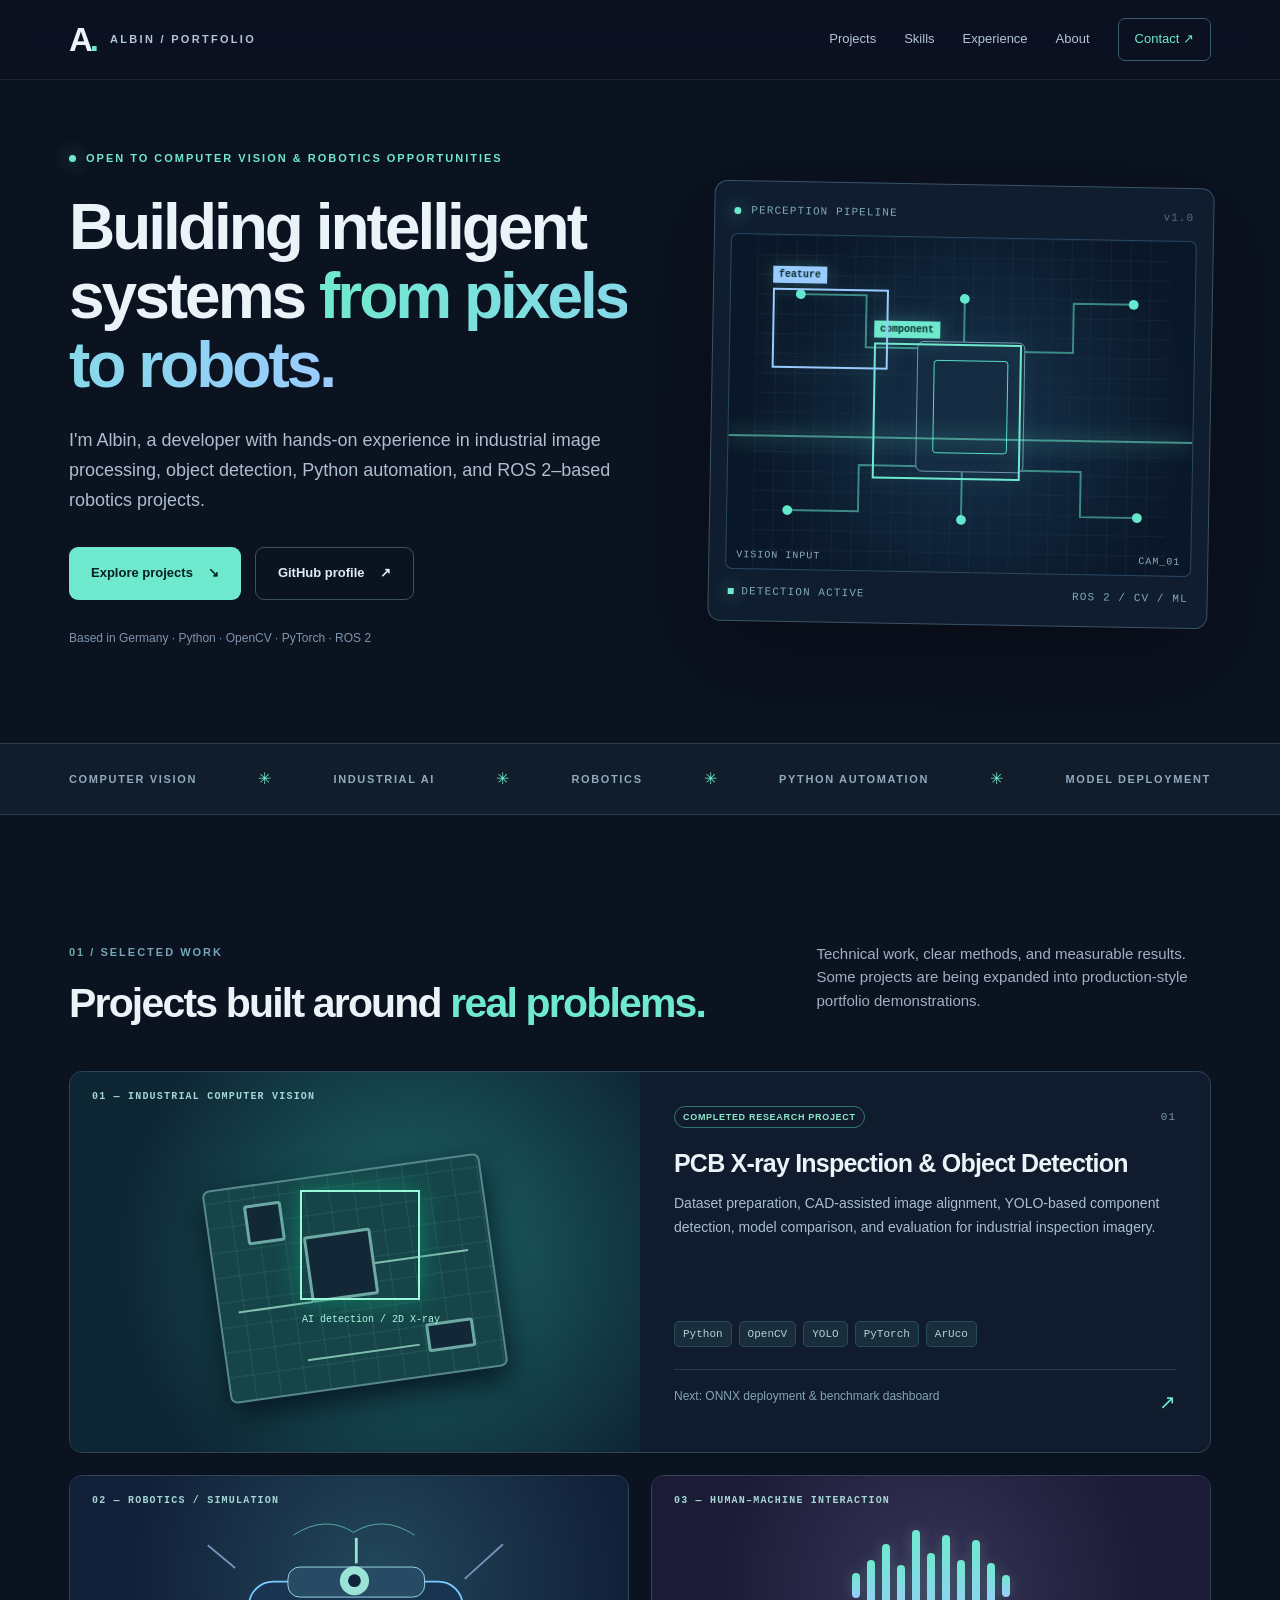
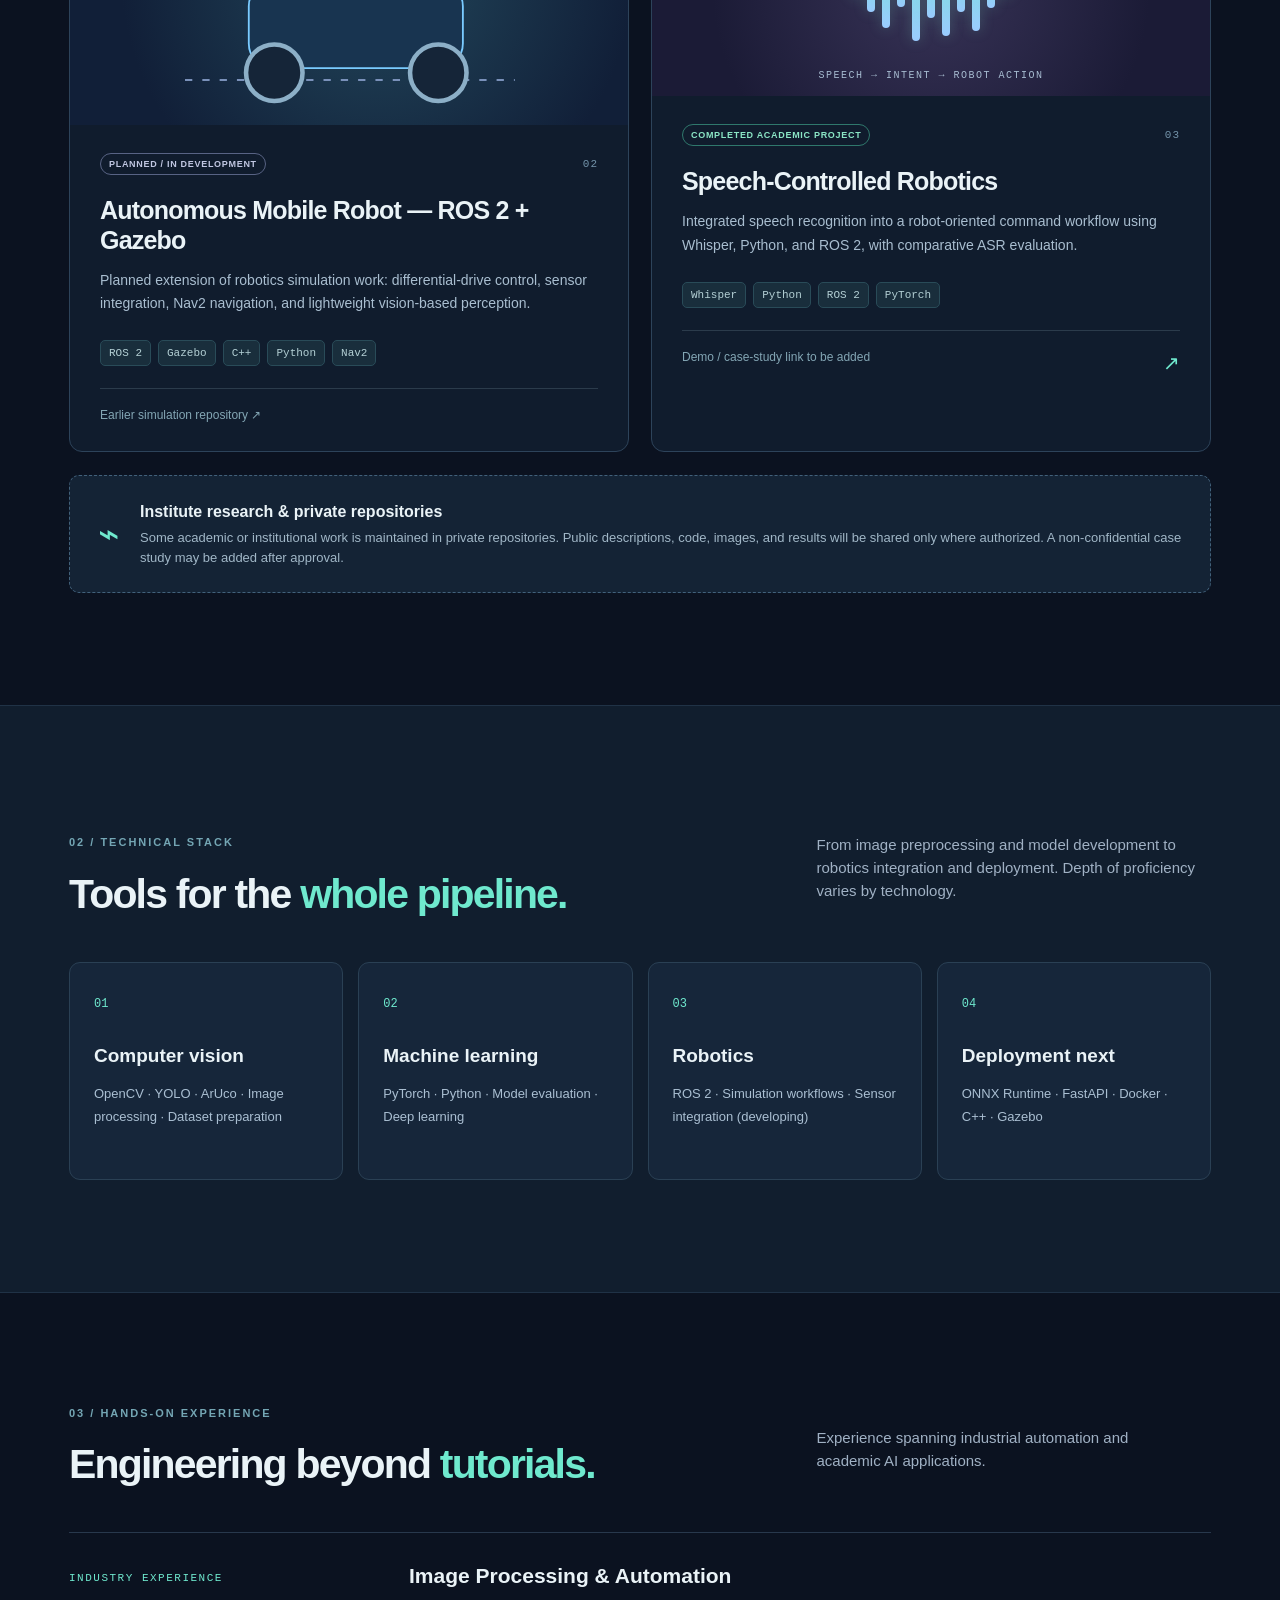
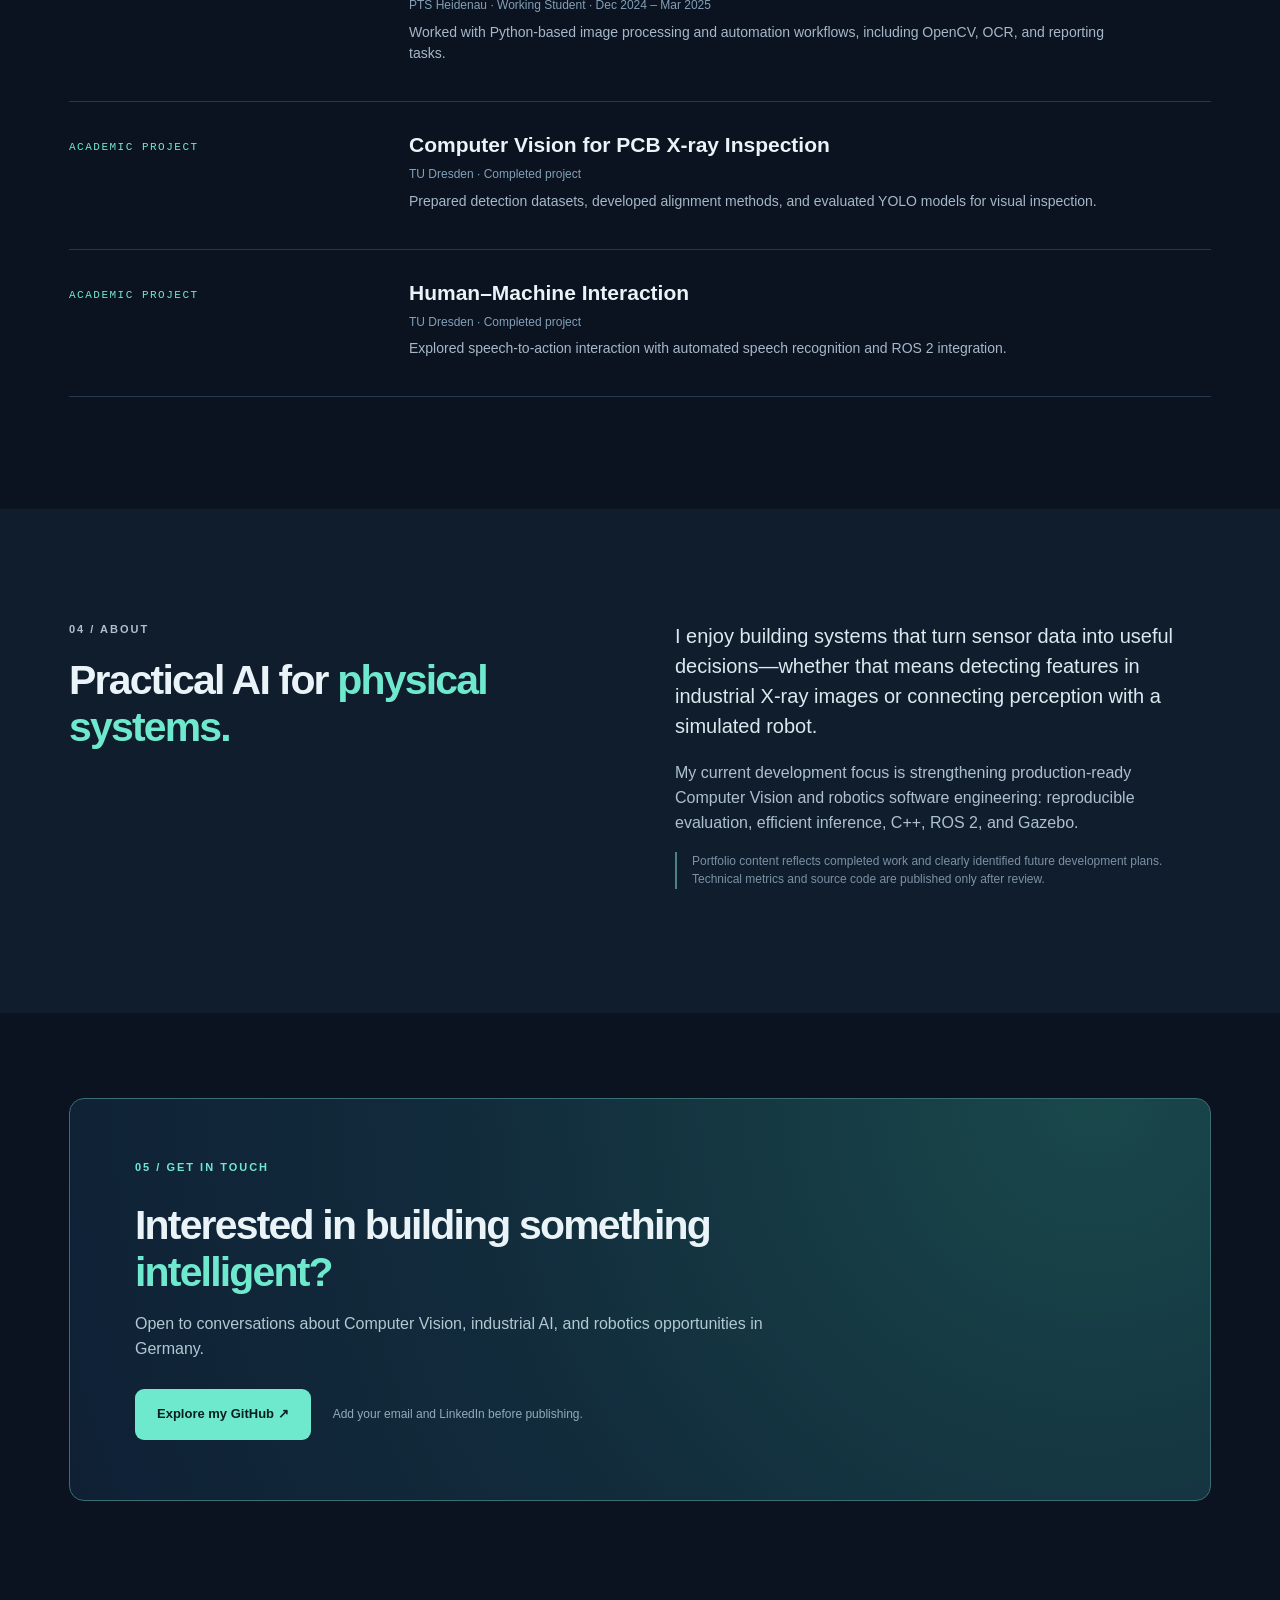
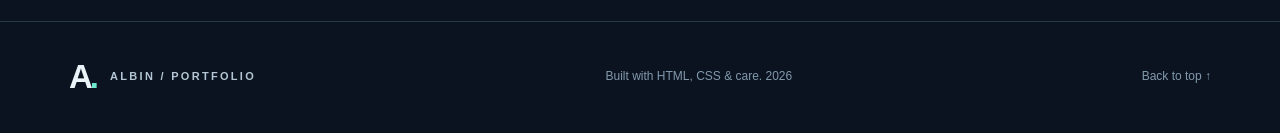
==== index.html @ a64ed5db "Initial portfolio website" ====
<!doctype html>
<html lang="en">
<head>
  <meta charset="utf-8">
  <meta name="viewport" content="width=device-width, initial-scale=1">
  <meta name="theme-color" content="#0b1220">
  <meta name="description" content="Albin — Computer Vision, machine learning and robotics portfolio. Industrial visual inspection, ROS 2, Python, OpenCV and AI automation.">
  <title>Albin | Computer Vision & Robotics</title>
  <link rel="icon" type="image/svg+xml" href="favicon.svg">
  <link rel="stylesheet" href="styles.css">
</head>
<body>
  <a class="skip-link" href="#main">Skip to content</a>
  <header class="site-header">
    <div class="shell nav-row">
      <a class="logo" href="#top" aria-label="Albin portfolio homepage"><span class="mark">A<span class="mark-dot">.</span></span><span class="logo-label">ALBIN / PORTFOLIO</span></a>
      <button class="nav-toggle" type="button" aria-expanded="false" aria-controls="navigation" aria-label="Toggle navigation">☰</button>
      <nav id="navigation" class="nav-links" aria-label="Main navigation">
        <a href="#projects">Projects</a>
        <a href="#skills">Skills</a>
        <a href="#experience">Experience</a>
        <a href="#about">About</a>
        <a class="nav-contact" href="#contact">Contact <span aria-hidden="true">↗</span></a>
      </nav>
    </div>
  </header>

  <main id="main">
    <section id="top" class="hero shell">
      <div class="hero-copy">
        <p class="eyebrow"><span class="status-dot"></span> OPEN TO COMPUTER VISION & ROBOTICS OPPORTUNITIES</p>
        <h1>Building intelligent systems <span class="gradient-text">from pixels to robots.</span></h1>
        <p class="lede">I'm Albin, a developer with hands-on experience in industrial image processing, object detection, Python automation, and ROS 2–based robotics projects.</p>
        <div class="hero-actions">
          <a class="button button-primary" href="#projects">Explore projects <span aria-hidden="true">↘</span></a>
          <a class="button button-outline" href="https://github.com/albinpc" target="_blank" rel="noopener noreferrer">GitHub profile <span aria-hidden="true">↗</span></a>
        </div>
        <p class="micro">Based in Germany · Python · OpenCV · PyTorch · ROS 2</p>
      </div>
      <div class="hero-visual" aria-label="Abstract visual connecting machine vision, code and robotics">
        <div class="visual-top"><span class="signal-pulse"></span> PERCEPTION PIPELINE <span class="visual-version">v1.0</span></div>
        <div class="camera-frame">
          <div class="scan-line"></div>
          <div class="detect detect-1"><span>component</span></div>
          <div class="detect detect-2"><span>feature</span></div>
          <svg class="circuit" viewBox="0 0 420 340" role="img" aria-label="Abstract circuit-board and sensor connections">
            <defs><pattern id="grid" width="20" height="20" patternUnits="userSpaceOnUse"><path d="M20 0H0V20" fill="none" stroke="#20364b" stroke-width=".7"/></pattern></defs>
            <rect width="420" height="340" fill="url(#grid)"/>
            <g fill="none" stroke="#63e8cc" stroke-width="2" opacity=".52">
              <path d="M45 60 H112 V113 H167"/><path d="M35 280 H107 V233 H171"/><path d="M267 115 H323 V65 H384"/>
              <path d="M270 236 H333 V282 H391"/><path d="M212 62 V106"/><path d="M212 238 V287"/>
            </g>
            <g stroke="#7197ae" fill="#142c42"><rect x="165" y="106" width="109" height="132" rx="6"/><rect x="182" y="125" width="75" height="94" rx="3" stroke="#58ddcb"/></g>
            <g fill="#63e8cc"><circle cx="45" cy="60" r="5"/><circle cx="35" cy="280" r="5"/><circle cx="384" cy="65" r="5"/><circle cx="391" cy="282" r="5"/><circle cx="212" cy="62" r="5"/><circle cx="212" cy="287" r="5"/></g>
          </svg>
          <div class="frame-label">VISION INPUT <span>CAM_01</span></div>
        </div>
        <div class="visual-footer"><span><span class="live-square"></span> DETECTION ACTIVE</span><span>ROS 2 / CV / ML</span></div>
      </div>
    </section>

    <section class="ticker" aria-label="Technical focus areas"><div class="shell ticker-inner"><span>COMPUTER VISION</span><b>✳</b><span>INDUSTRIAL AI</span><b>✳</b><span>ROBOTICS</span><b>✳</b><span>PYTHON AUTOMATION</span><b>✳</b><span>MODEL DEPLOYMENT</span></div></section>

    <section id="projects" class="section shell">
      <div class="section-heading"><div><p class="eyebrow subtle">01 / SELECTED WORK</p><h2>Projects built around <em>real problems.</em></h2></div><p>Technical work, clear methods, and measurable results. Some projects are being expanded into production-style portfolio demonstrations.</p></div>
      <div class="project-grid">
        <article class="project-card featured">
          <div class="project-art art-pcb"><div class="art-label">01 — INDUSTRIAL COMPUTER VISION</div><div class="pcb-graphic"><div class="board"><i class="chip c1"></i><i class="chip c2"></i><i class="chip c3"></i><i class="trace t1"></i><i class="trace t2"></i><i class="trace t3"></i></div><div class="target-box"><span>AI detection / 2D X-ray</span></div></div></div>
          <div class="project-body"><div class="card-kicker"><span class="tag tag-complete">COMPLETED RESEARCH PROJECT</span><span>01</span></div><h3>PCB X-ray Inspection & Object Detection</h3><p>Dataset preparation, CAD-assisted image alignment, YOLO-based component detection, model comparison, and evaluation for industrial inspection imagery.</p><div class="stack"><span>Python</span><span>OpenCV</span><span>YOLO</span><span>PyTorch</span><span>ArUco</span></div><div class="card-footer"><span>Next: ONNX deployment & benchmark dashboard</span><span class="arrow-icon">↗</span></div></div>
        </article>
        <article class="project-card">
          <div class="project-art art-robot"><div class="art-label">02 — ROBOTICS / SIMULATION</div><svg class="robot-svg" viewBox="0 0 450 240" aria-label="Abstract mobile robot diagram"><g fill="none" stroke="#7a91ba" stroke-width="2"><path d="M45 191 H407" stroke-dasharray="8 11"/><path d="M100 68 L70 43"/><path d="M352 80 L394 42"/></g><g><rect x="115" y="83" width="235" height="95" rx="27" fill="#183450" stroke="#7acbff" stroke-width="2"/><rect x="158" y="67" width="150" height="33" rx="13" fill="#284b65" stroke="#a2e0ed"/><circle cx="231" cy="82" r="16" fill="#9be3d6"/><circle cx="231" cy="82" r="7" fill="#0f253c"/><circle cx="143" cy="183" r="31" fill="#152538" stroke="#8cafc7" stroke-width="5"/><circle cx="323" cy="183" r="31" fill="#152538" stroke="#8cafc7" stroke-width="5"/><path d="M233 63 V35" stroke="#9be3d6" stroke-width="3"/></g><g stroke="#79ebcb" fill="none" opacity=".7"><path d="M230 29 Q199 9 164 32"/><path d="M230 29 Q262 9 297 32"/></g></svg></div>
          <div class="project-body"><div class="card-kicker"><span class="tag">PLANNED / IN DEVELOPMENT</span><span>02</span></div><h3>Autonomous Mobile Robot — ROS 2 + Gazebo</h3><p>Planned extension of robotics simulation work: differential-drive control, sensor integration, Nav2 navigation, and lightweight vision-based perception.</p><div class="stack"><span>ROS 2</span><span>Gazebo</span><span>C++</span><span>Python</span><span>Nav2</span></div><div class="card-footer"><a href="https://github.com/albinpc/self-driving-car-simulation" target="_blank" rel="noopener noreferrer">Earlier simulation repository <span aria-hidden="true">↗</span></a></div></div>
        </article>
        <article class="project-card">
          <div class="project-art art-audio"><div class="art-label">03 — HUMAN–MACHINE INTERACTION</div><div class="sound-wave" aria-hidden="true"><i></i><i></i><i></i><i></i><i></i><i></i><i></i><i></i><i></i><i></i><i></i></div><div class="wave-caption">SPEECH → INTENT → ROBOT ACTION</div></div>
          <div class="project-body"><div class="card-kicker"><span class="tag tag-complete">COMPLETED ACADEMIC PROJECT</span><span>03</span></div><h3>Speech-Controlled Robotics</h3><p>Integrated speech recognition into a robot-oriented command workflow using Whisper, Python, and ROS 2, with comparative ASR evaluation.</p><div class="stack"><span>Whisper</span><span>Python</span><span>ROS 2</span><span>PyTorch</span></div><div class="card-footer"><span>Demo / case-study link to be added</span><span class="arrow-icon">↗</span></div></div>
        </article>
      </div>
      <div class="confidential-note"><div class="lock-icon" aria-hidden="true">⌁</div><div><h3>Institute research & private repositories</h3><p>Some academic or institutional work is maintained in private repositories. Public descriptions, code, images, and results will be shared only where authorized. A non-confidential case study may be added after approval.</p></div></div>
    </section>

    <section id="skills" class="section skills-section"><div class="shell"><div class="section-heading"><div><p class="eyebrow subtle">02 / TECHNICAL STACK</p><h2>Tools for the <em>whole pipeline.</em></h2></div><p>From image preprocessing and model development to robotics integration and deployment. Depth of proficiency varies by technology.</p></div><div class="skills-grid"><div class="skill-card"><span class="skill-index">01</span><h3>Computer vision</h3><p>OpenCV · YOLO · ArUco · Image processing · Dataset preparation</p></div><div class="skill-card"><span class="skill-index">02</span><h3>Machine learning</h3><p>PyTorch · Python · Model evaluation · Deep learning</p></div><div class="skill-card"><span class="skill-index">03</span><h3>Robotics</h3><p>ROS 2 · Simulation workflows · Sensor integration (developing)</p></div><div class="skill-card"><span class="skill-index">04</span><h3>Deployment next</h3><p>ONNX Runtime · FastAPI · Docker · C++ · Gazebo</p></div></div></div></section>

    <section id="experience" class="section shell"><div class="section-heading"><div><p class="eyebrow subtle">03 / HANDS-ON EXPERIENCE</p><h2>Engineering beyond <em>tutorials.</em></h2></div><p>Experience spanning industrial automation and academic AI applications.</p></div><div class="timeline"><div class="timeline-item"><span class="time-label">INDUSTRY EXPERIENCE</span><div><h3>Image Processing & Automation</h3><p class="timeline-meta">PTS Heidenau · Working Student · Dec 2024 – Mar 2025</p><p>Worked with Python-based image processing and automation workflows, including OpenCV, OCR, and reporting tasks.</p></div></div><div class="timeline-item"><span class="time-label">ACADEMIC PROJECT</span><div><h3>Computer Vision for PCB X-ray Inspection</h3><p class="timeline-meta">TU Dresden · Completed project</p><p>Prepared detection datasets, developed alignment methods, and evaluated YOLO models for visual inspection.</p></div></div><div class="timeline-item"><span class="time-label">ACADEMIC PROJECT</span><div><h3>Human–Machine Interaction</h3><p class="timeline-meta">TU Dresden · Completed project</p><p>Explored speech-to-action interaction with automated speech recognition and ROS 2 integration.</p></div></div></div></section>

    <section id="about" class="section about-section"><div class="shell about-layout"><div><p class="eyebrow subtle">04 / ABOUT</p><h2>Practical AI for <em>physical systems.</em></h2></div><div><p class="about-lead">I enjoy building systems that turn sensor data into useful decisions—whether that means detecting features in industrial X-ray images or connecting perception with a simulated robot.</p><p>My current development focus is strengthening production-ready Computer Vision and robotics software engineering: reproducible evaluation, efficient inference, C++, ROS 2, and Gazebo.</p><p class="about-footnote">Portfolio content reflects completed work and clearly identified future development plans. Technical metrics and source code are published only after review.</p></div></div></section>

    <section id="contact" class="section shell contact-section"><div class="contact-card"><p class="eyebrow">05 / GET IN TOUCH</p><h2>Interested in building something <em>intelligent?</em></h2><p>Open to conversations about Computer Vision, industrial AI, and robotics opportunities in Germany.</p><div class="contact-actions"><a class="button button-primary" href="https://github.com/albinpc" target="_blank" rel="noopener noreferrer">Explore my GitHub ↗</a><span class="contact-hint">Add your email and LinkedIn before publishing.</span></div></div></section>
  </main>
  <footer class="footer"><div class="shell footer-inner"><a class="logo" href="#top"><span class="mark">A<span class="mark-dot">.</span></span><span class="logo-label">ALBIN / PORTFOLIO</span></a><p>Built with HTML, CSS & care. <span id="year"></span></p><a href="#top">Back to top ↑</a></div></footer>
  <script src="script.js"></script>
</body>
</html>
---- styles.css ----
:root{--bg:#0b1220;--bg2:#0f192b;--card:#111e32;--text:#eaf3f7;--muted:#a0b1c4;--line:#28384c;--teal:#6fe9ce;--sky:#9acbff;--display:Arial,Helvetica,sans-serif;--body:Arial,Helvetica,sans-serif}*{box-sizing:border-box}html{scroll-behavior:smooth;scroll-padding-top:88px}body{margin:0;background:var(--bg);color:var(--text);font-family:var(--body);line-height:1.55}a{color:inherit;text-decoration:none}a:focus-visible,button:focus-visible{outline:3px solid var(--teal);outline-offset:4px}button{font:inherit}.shell{max-width:1210px;padding:0 34px;margin:0 auto}.skip-link{position:absolute;top:-100px;left:14px;z-index:20;background:#fff;color:#000;padding:12px}.skip-link:focus{top:12px}.site-header{position:sticky;top:0;z-index:10;backdrop-filter:blur(15px);background:rgba(11,18,32,.91);border-bottom:1px solid rgba(131,165,199,.12)}.nav-row{height:79px;display:flex;align-items:center;justify-content:space-between}.logo{display:flex;align-items:center;gap:14px}.mark{font-size:33px;font-weight:900;line-height:1;letter-spacing:-3px}.mark-dot{color:var(--teal)}.logo-label{font-size:11px;font-weight:800;letter-spacing:2.3px;color:#b4c6d3}.nav-links{display:flex;align-items:center;gap:28px}.nav-links a{font-size:13px;color:#b4c4d5;transition:color .2s}.nav-links a:hover{color:var(--teal)}.nav-links .nav-contact{color:var(--teal);border:1px solid #365b69;border-radius:7px;padding:10px 16px}.nav-toggle{display:none}.hero{min-height:660px;display:grid;grid-template-columns:1.08fr .92fr;align-items:center;gap:55px;padding-top:70px;padding-bottom:84px}.eyebrow{font-size:11px;color:var(--teal);font-weight:800;letter-spacing:2px;margin:0 0 26px;display:flex;align-items:center;gap:10px}.status-dot,.signal-pulse,.live-square{display:inline-block;width:7px;height:7px;border-radius:50%;background:var(--teal);box-shadow:0 0 18px rgba(111,233,206,.8)}.hero h1{font-family:var(--display);font-size:clamp(45px,5vw,75px);line-height:1.08;letter-spacing:-3px;margin:0 0 26px;font-weight:800}.gradient-text{background:linear-gradient(100deg,var(--teal),var(--sky));-webkit-background-clip:text;background-clip:text;color:transparent}.lede{max-width:585px;color:#adbed1;font-size:18px;line-height:1.65;margin:0 0 32px}.hero-actions{display:flex;flex-wrap:wrap;gap:14px}.button{display:inline-flex;align-items:center;justify-content:center;gap:15px;padding:15px 22px;min-height:51px;border-radius:9px;font-size:13px;font-weight:800;transition:transform .18s,background .18s}.button:hover{transform:translateY(-2px)}.button-primary{background:var(--teal);color:#092020}.button-primary:hover{background:#a4ffe6}.button-outline{border:1px solid #3b5166;color:#dfecf6}.button-outline:hover{background:#17273a}.micro{font-size:12px;color:#7e94ac;margin-top:29px}.hero-visual{border:1px solid #3b5268;border-radius:13px;background:#0f1d2f;padding:16px;box-shadow:0 30px 90px rgba(0,0,0,.32);transform:rotate(1deg)}.visual-top,.visual-footer{display:flex;align-items:center;gap:10px;color:#80aab7;font-family:monospace;font-size:11px;letter-spacing:1.1px;padding:5px 3px 14px}.visual-version{margin-left:auto;color:#536d81}.camera-frame{position:relative;overflow:hidden;border:1px solid #294761;border-radius:7px;height:336px;background:radial-gradient(circle at 52% 52%,#16334d,#0a1728 75%)}.circuit{width:100%;height:100%;object-fit:cover}.detect{position:absolute;border:2px solid var(--teal);filter:drop-shadow(0 0 8px rgba(111,233,206,.25))}.detect span{position:absolute;top:-24px;left:-2px;background:var(--teal);color:#092c2b;padding:3px 6px;font:bold 10px monospace;white-space:nowrap}.detect-1{top:106px;left:31%;width:32%;height:136px}.detect-2{top:53px;left:9%;width:25%;height:80px;border-color:#9acbff}.detect-2 span{background:var(--sky)}.scan-line{height:2px;background:rgba(111,233,206,.58);position:absolute;left:0;right:0;top:60%;box-shadow:0 0 20px var(--teal)}.frame-label{position:absolute;bottom:8px;left:10px;right:10px;display:flex;justify-content:space-between;color:#8cafbb;font:10px monospace;letter-spacing:1px}.visual-footer{justify-content:space-between;padding:14px 3px 4px}.live-square{width:6px;height:6px;border-radius:0;vertical-align:middle}.ticker{border-top:1px solid #2c3e50;border-bottom:1px solid #2c3e50;background:#111d2b}.ticker-inner{display:flex;justify-content:space-between;align-items:center;gap:18px;min-height:70px;white-space:nowrap;color:#90aabe;font-size:11px;font-weight:800;letter-spacing:1.65px}.ticker-inner b{color:var(--teal);font-size:16px;font-weight:400}.section{padding-top:112px;padding-bottom:112px}.section-heading{display:grid;grid-template-columns:1.25fr .75fr;gap:90px;align-items:end;margin-bottom:44px}.section-heading p:last-child{color:var(--muted);font-size:15px;max-width:380px}.subtle{color:#74a6b4;margin-bottom:19px}.section h2{font-size:clamp(32px,3.2vw,49px);letter-spacing:-1.8px;line-height:1.15;margin:0;font-weight:800}.section h2 em{font-style:normal;color:var(--teal)}.project-grid{display:grid;grid-template-columns:1fr 1fr;gap:22px}.project-card{border:1px solid #2d435a;background:#101c2d;border-radius:13px;overflow:hidden;transition:border .2s,transform .2s}.project-card:hover{border-color:#5da994;transform:translateY(-3px)}.project-card.featured{grid-column:span 2;display:grid;grid-template-columns:1fr 1fr;min-height:380px}.project-art{position:relative;overflow:hidden;min-height:220px;background:#18354c}.project-card.featured .project-art{min-height:380px}.art-label{position:absolute;left:22px;top:19px;z-index:2;font:bold 10px monospace;letter-spacing:1.2px;color:#a3d6d5}.art-pcb{background:radial-gradient(circle at 60% 48%,#1d6768,#0e2634 75%)}.pcb-graphic{position:absolute;inset:43px 25px 10px;display:grid;place-items:center}.board{position:relative;width:280px;height:215px;border:2px solid #57878c;border-radius:7px;transform:rotate(-8deg);background:repeating-linear-gradient(0deg,transparent 0 23px,rgba(91,193,169,.1) 24px 25px),repeating-linear-gradient(90deg,transparent 0 23px,rgba(91,193,169,.1) 24px 25px),#164448;box-shadow:0 13px 30px #071823}.chip{position:absolute;background:#122836;border:3px solid #6daaa4;border-radius:3px}.c1{width:68px;height:67px;left:92px;top:57px}.c2{width:38px;height:40px;left:37px;top:18px}.c3{width:48px;height:29px;right:27px;bottom:22px}.trace{position:absolute;height:2px;background:#80beae}.t1{left:18px;top:122px;width:75px}.t2{left:160px;top:92px;width:94px}.t3{left:80px;bottom:30px;width:113px}.target-box{position:absolute;width:120px;height:110px;border:2px solid #9bf8db;top:75px;left:calc(50% - 55px);box-shadow:0 0 25px #0f9d78a0}.target-box span{position:absolute;bottom:-27px;left:0;white-space:nowrap;color:#aaf6e0;font:10px monospace}.art-robot{background:radial-gradient(circle at 55% 40%,#22475b,#111f38 75%);display:grid;place-items:center}.robot-svg{width:95%;max-width:410px;height:auto;margin-top:30px}.art-audio{display:grid;place-items:center;background:radial-gradient(circle at center,#383357,#1b1b36 73%)}.sound-wave{height:125px;display:flex;align-items:center;gap:7px}.sound-wave i{width:8px;border-radius:9px;background:linear-gradient(var(--teal),var(--sky));height:var(--height);box-shadow:0 0 14px #79ddbd45}.sound-wave i:nth-child(1){--height:25px}.sound-wave i:nth-child(2){--height:52px}.sound-wave i:nth-child(3){--height:84px}.sound-wave i:nth-child(4){--height:42px}.sound-wave i:nth-child(5){--height:111px}.sound-wave i:nth-child(6){--height:65px}.sound-wave i:nth-child(7){--height:101px}.sound-wave i:nth-child(8){--height:52px}.sound-wave i:nth-child(9){--height:91px}.sound-wave i:nth-child(10){--height:45px}.sound-wave i:nth-child(11){--height:22px}.wave-caption{position:absolute;bottom:15px;font:10px monospace;color:#a7bcd1;letter-spacing:1.5px}.project-body{padding:28px 30px 26px;display:flex;flex-direction:column}.project-card.featured .project-body{justify-content:center;padding:34px}.card-kicker{display:flex;align-items:center;justify-content:space-between;gap:10px;color:#7393a9;font:11px monospace;letter-spacing:1px}.tag{border:1px solid #586384;border-radius:100px;color:#c1c7e2;padding:5px 8px;font:bold 9px Arial;letter-spacing:.7px}.tag-complete{border-color:#2f786c;color:#8be6c6}.project-body h3{font-size:25px;letter-spacing:-.8px;line-height:1.2;margin:20px 0 14px}.project-body p{font-size:14px;color:#a9bed0;line-height:1.7;margin:0 0 24px}.stack{display:flex;flex-wrap:wrap;gap:7px;margin-top:auto}.stack span{color:#b4d0d5;background:#192e3c;border:1px solid #294b58;border-radius:5px;padding:6px 8px;font:11px monospace}.card-footer{border-top:1px solid #2b3b4b;padding-top:17px;margin-top:22px;display:flex;justify-content:space-between;gap:15px;color:#83a6b4;font-size:12px}.card-footer a:hover{color:var(--teal)}.arrow-icon{font-size:20px;color:var(--teal)}.confidential-note{margin-top:23px;background:#142335;border:1px dashed #42617b;padding:24px 28px;border-radius:10px;display:flex;gap:20px;align-items:center}.confidential-note h3{margin:0 0 3px;font-size:16px}.confidential-note p{margin:0;color:#a1b7c7;font-size:13px}.lock-icon{font-size:36px;color:var(--teal)}.skills-section{background:#111e2e;border-top:1px solid #203246;border-bottom:1px solid #203246}.skills-grid{display:grid;grid-template-columns:repeat(4,1fr);gap:15px}.skill-card{padding:27px 24px;min-height:218px;background:#16263a;border:1px solid #2a4054;border-radius:11px}.skill-index{color:var(--teal);font:12px monospace}.skill-card h3{font-size:19px;margin:27px 0 12px}.skill-card p{color:#aabfd2;font-size:13px;line-height:1.75;margin:0}.timeline{border-top:1px solid var(--line)}.timeline-item{display:grid;grid-template-columns:280px 1fr;gap:60px;padding:29px 0;border-bottom:1px solid var(--line)}.time-label{color:var(--teal);font:11px monospace;letter-spacing:1.5px;padding-top:10px}.timeline-item h3{font-size:21px;line-height:1.3;margin:0 0 4px}.timeline-item p{font-size:14px;color:#a5b8c9;max-width:720px;margin:7px 0}.timeline-item .timeline-meta{font-size:12px;color:#82a0b7}.about-section{background:#101d2d}.about-layout{display:grid;grid-template-columns:1fr 1fr;gap:70px}.about-layout p{color:#adc0ce;max-width:530px}.about-layout .about-lead{font-size:20px;line-height:1.5;color:#dae9ee;margin-top:0}.about-footnote{font-size:12px!important;color:#7a92a4!important;border-left:2px solid #4e827e;padding-left:15px}.contact-section{padding-top:85px;padding-bottom:120px}.contact-card{padding:60px 65px;background:radial-gradient(circle at 90% 0%,#19484b,#122c3c 55%,#0f2035);border:1px solid #3a6e72;border-radius:15px}.contact-card h2{max-width:700px}.contact-card p:not(.eyebrow){color:#b1c9d2;max-width:700px}.contact-actions{display:flex;gap:22px;align-items:center;flex-wrap:wrap;margin-top:27px}.contact-hint{font-size:12px;color:#8facba}.footer{border-top:1px solid #293a4b}.footer-inner{display:flex;justify-content:space-between;align-items:center;min-height:110px;gap:20px}.footer-inner p,.footer-inner>a:last-child{color:#829aac;font-size:12px}.footer-inner>a:last-child:hover{color:var(--teal)}@media(max-width:990px){.hero{grid-template-columns:1fr;gap:28px}.hero-visual{max-width:620px;width:100%;margin:0 auto}.section-heading{gap:40px}.skills-grid{grid-template-columns:repeat(2,1fr)}.ticker-inner{overflow:auto}.project-card.featured{grid-template-columns:1fr}.project-card.featured .project-art{min-height:270px}}@media(max-width:710px){.shell{padding:0 20px}.nav-row{height:70px}.nav-toggle{display:block;background:none;border:1px solid #345269;color:var(--teal);padding:6px 12px;border-radius:6px}.nav-links{display:none;position:absolute;left:0;right:0;top:70px;background:#0b1525;border-bottom:1px solid var(--line);padding:18px 25px;flex-direction:column;align-items:stretch;gap:12px}.nav-links.open{display:flex}.nav-links a{padding:7px 0}.nav-links .nav-contact{padding:9px}.hero{padding-top:61px;padding-bottom:67px;min-height:auto}.hero h1{font-size:45px;letter-spacing:-2.3px}.lede{font-size:16px}.camera-frame{height:265px}.section{padding-top:70px;padding-bottom:70px}.section-heading{grid-template-columns:1fr;gap:6px}.section-heading p:last-child{max-width:100%}.project-grid{grid-template-columns:1fr}.project-card.featured{grid-column:span 1}.project-card.featured .project-art{min-height:230px}.project-card.featured .project-body{padding:28px}.board{transform:rotate(-8deg) scale(.82)}.skills-grid{grid-template-columns:1fr}.skill-card{min-height:155px}.timeline-item{grid-template-columns:1fr;gap:5px}.about-layout{grid-template-columns:1fr;gap:20px}.contact-card{padding:37px 28px}.footer-inner{align-items:flex-start;justify-content:center;flex-direction:column;padding-top:22px;padding-bottom:22px;gap:8px}.ticker-inner{justify-content:start}.hero-visual{transform:none}}@media(prefers-reduced-motion:reduce){html{scroll-behavior:auto}*,*:before,*:after{transition:none!important;animation:none!important}}
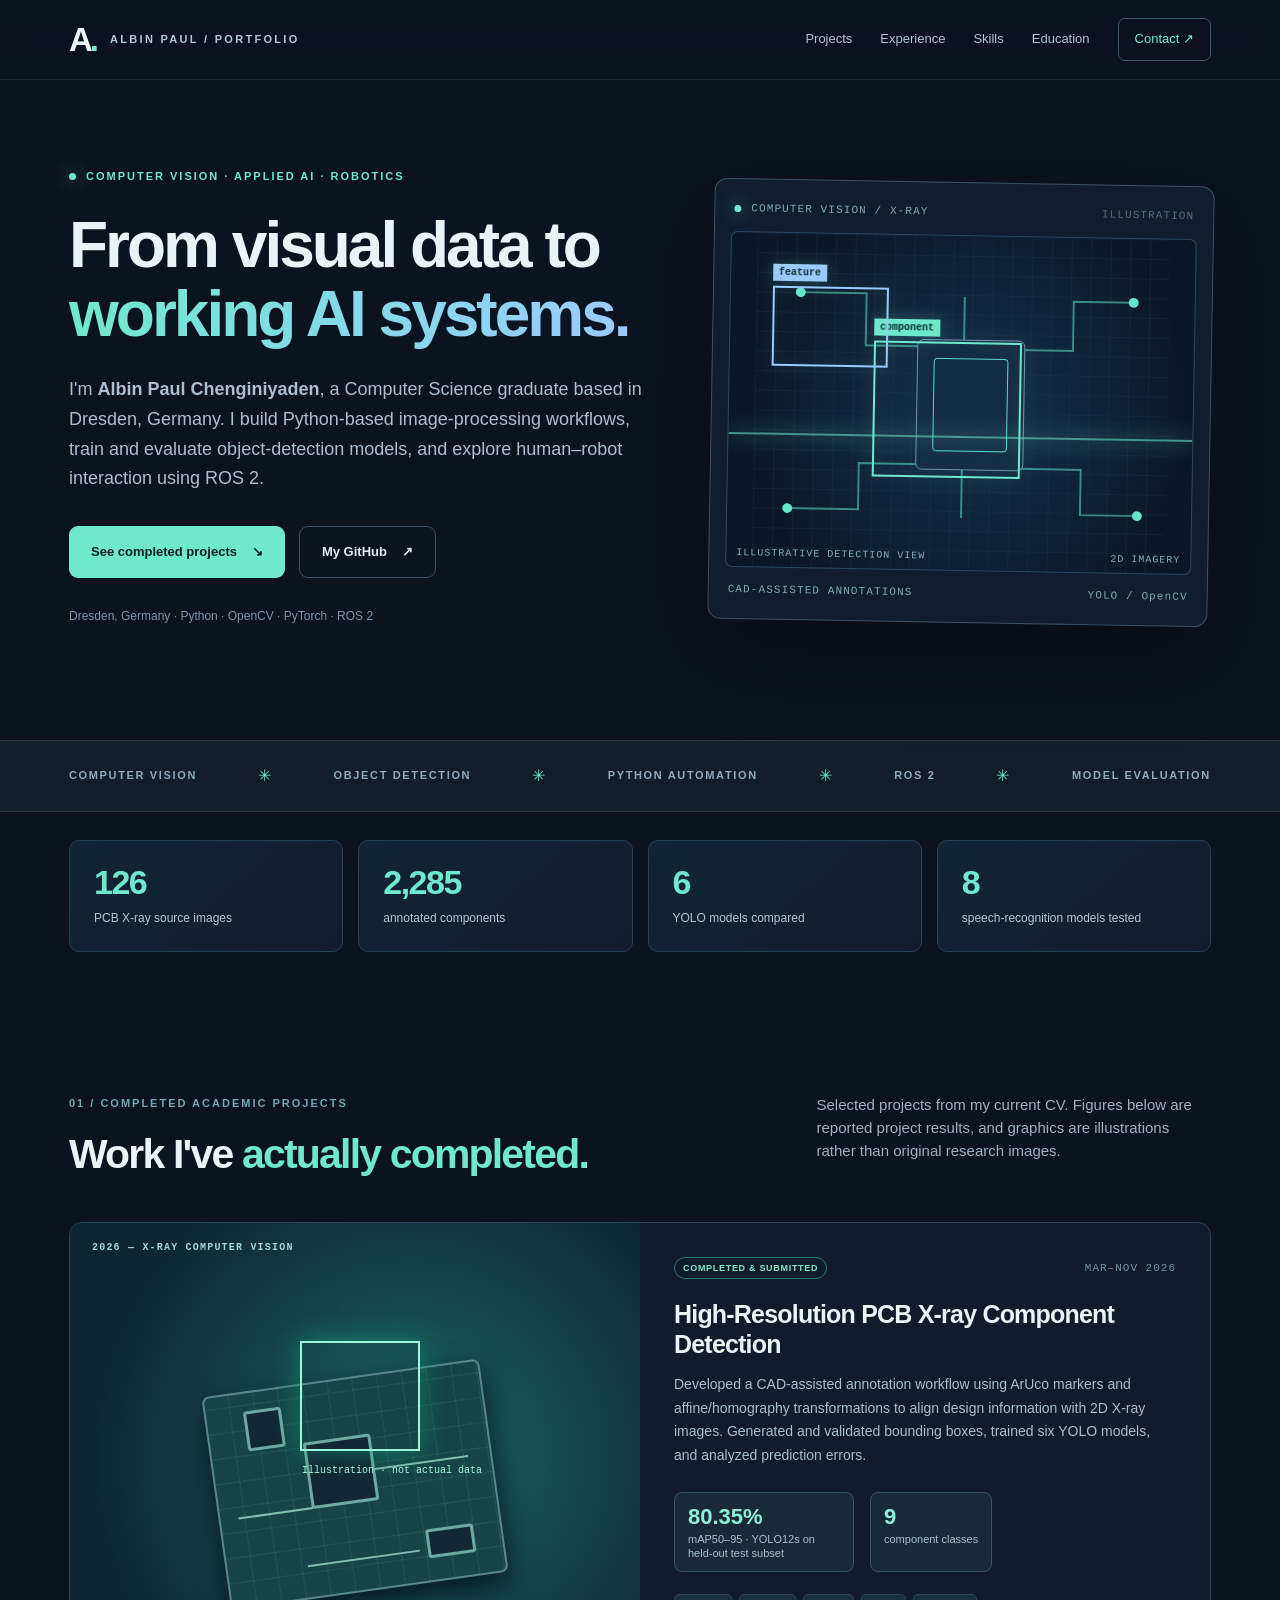
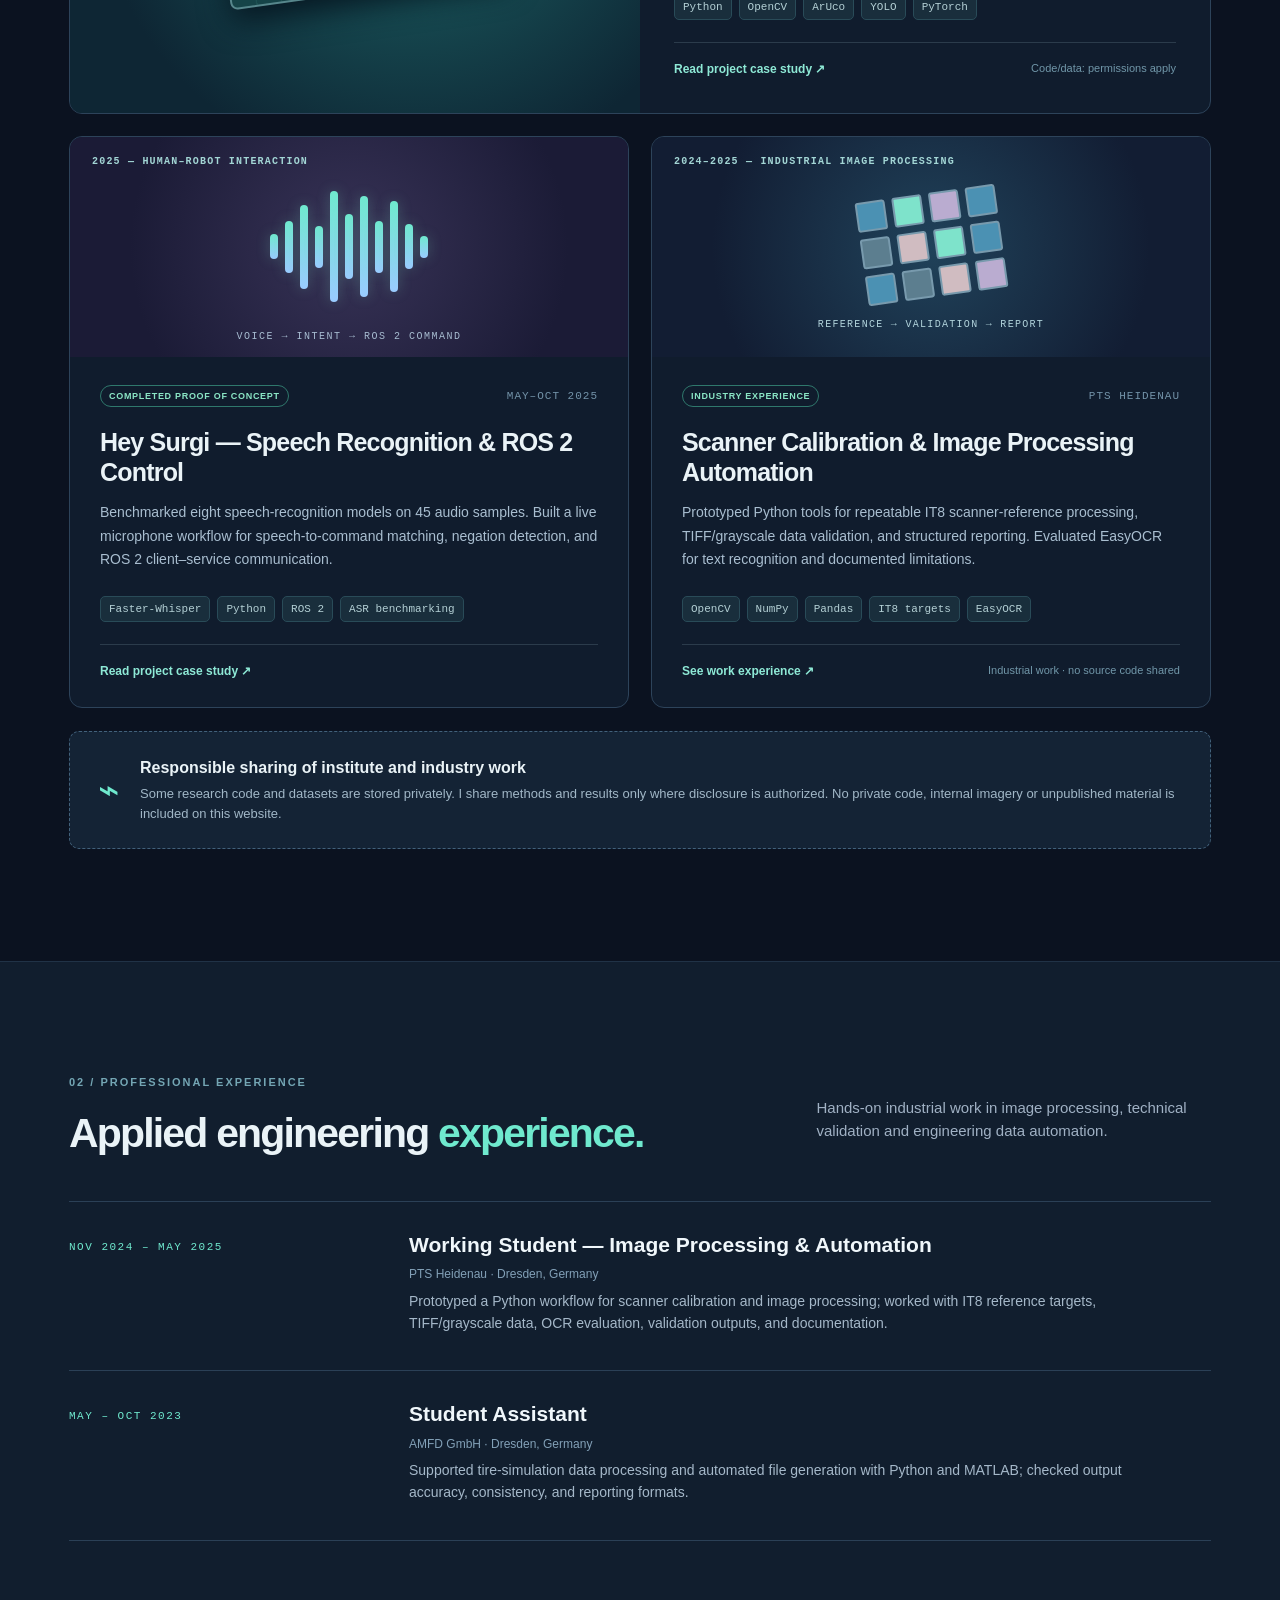
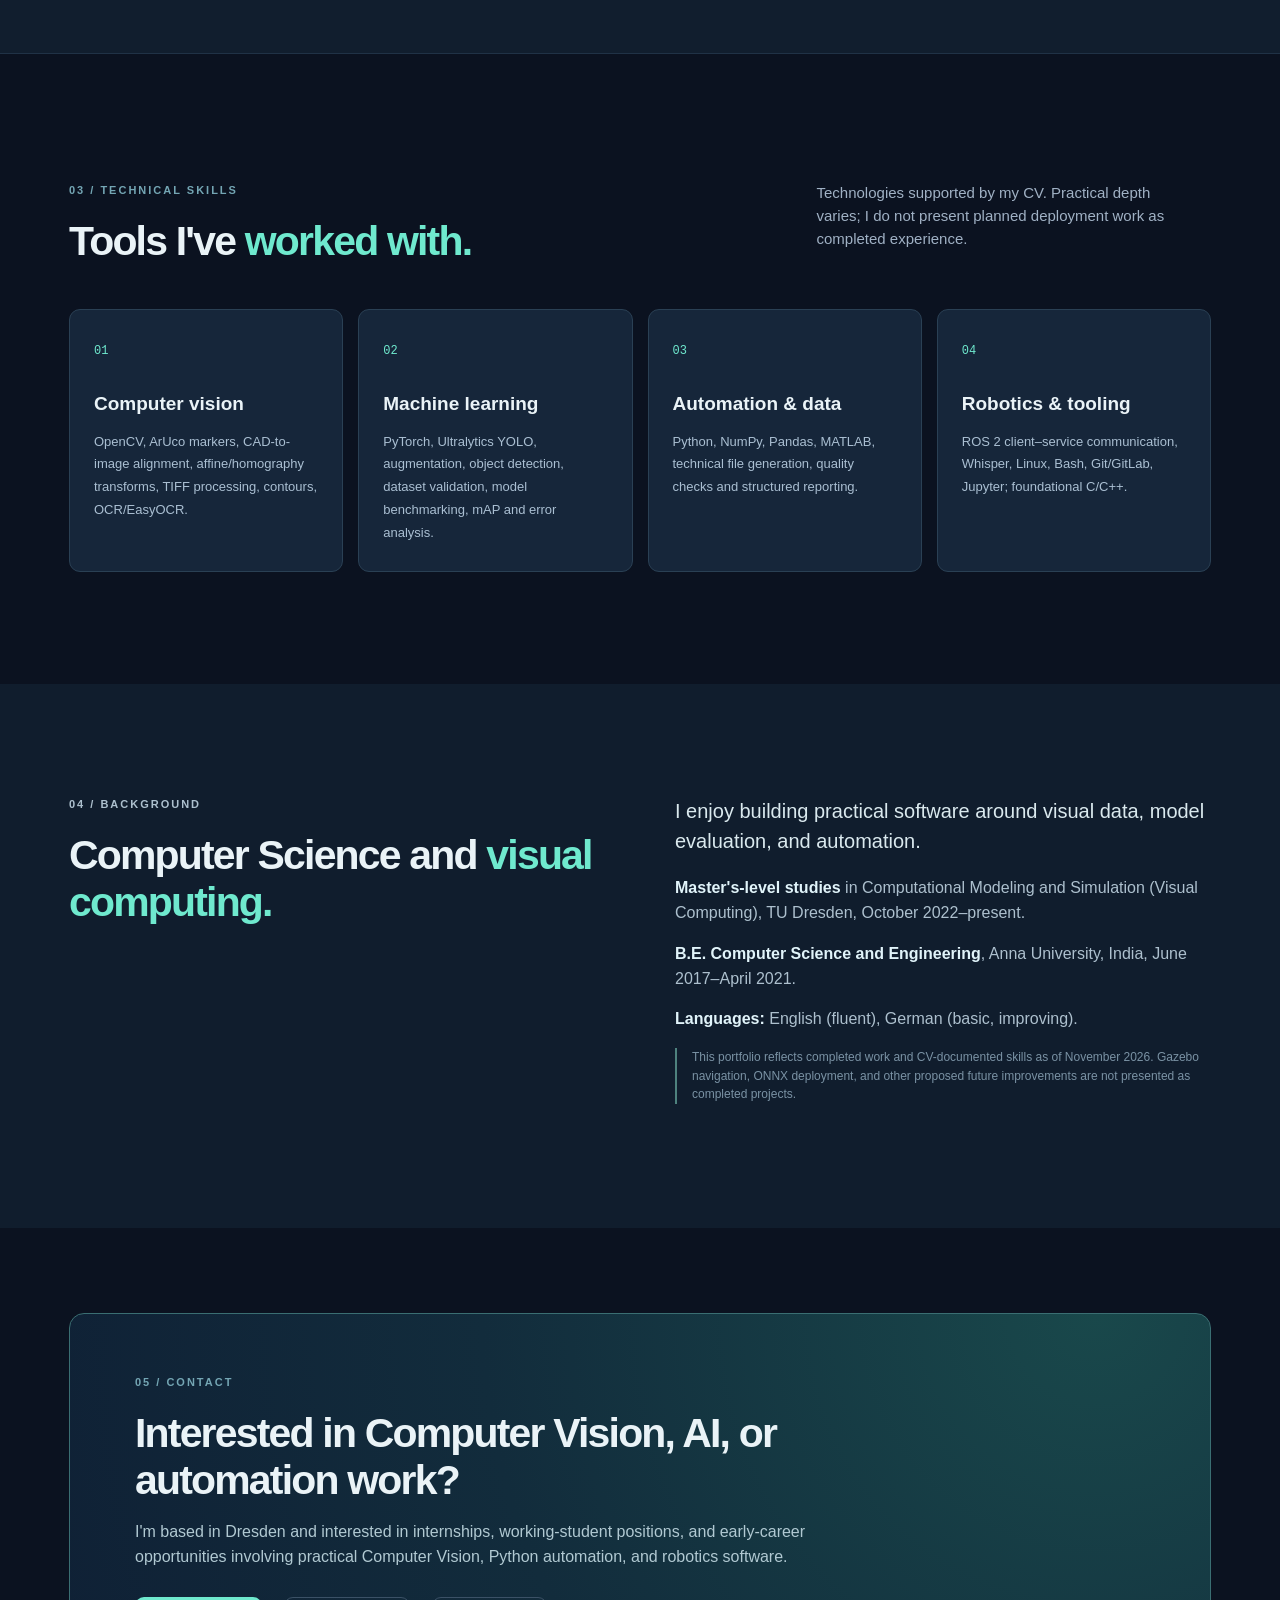
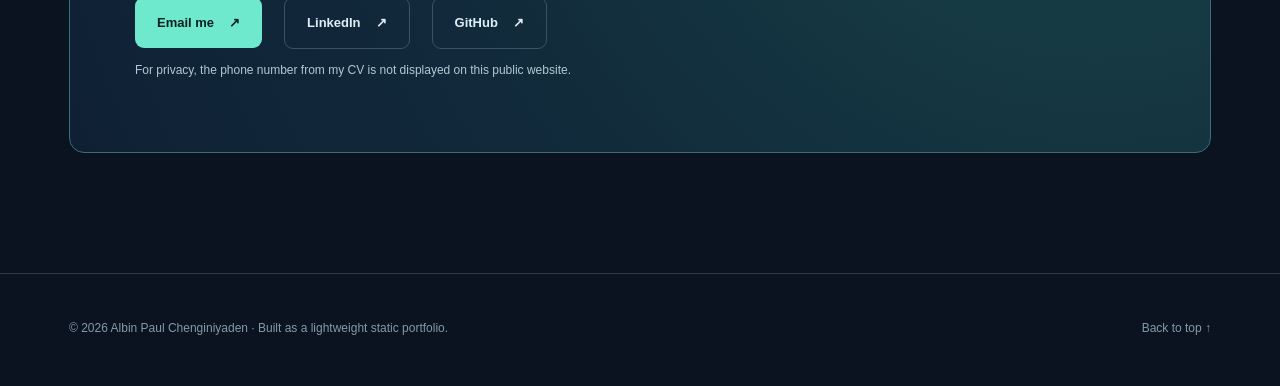
==== commit 57699d9f: "Replace old portfolio with updated CV portfolio" ====
--- a/index.html
+++ b/index.html
@@ -2,10 +2,13 @@
 <html lang="en">
 <head>
   <meta charset="utf-8">
-  <meta name="viewport" content="width=device-width, initial-scale=1">
+  <meta name="viewport" content="width=device-width,initial-scale=1">
   <meta name="theme-color" content="#0b1220">
-  <meta name="description" content="Albin — Computer Vision, machine learning and robotics portfolio. Industrial visual inspection, ROS 2, Python, OpenCV and AI automation.">
-  <title>Albin | Computer Vision & Robotics</title>
+  <meta name="description" content="Portfolio of Albin Paul Chenginiyaden — Computer Vision, applied machine learning, Python automation and ROS 2. Completed academic projects and industrial experience in Germany.">
+  <meta property="og:title" content="Albin Paul | Computer Vision & Applied AI">
+  <meta property="og:description" content="Selected completed work: PCB X-ray component detection, speech recognition with ROS 2, and industrial image-processing automation.">
+  <meta property="og:type" content="website">
+  <title>Albin Paul Chenginiyaden | Computer Vision & Applied AI</title>
   <link rel="icon" type="image/svg+xml" href="favicon.svg">
   <link rel="stylesheet" href="styles.css">
 </head>
@@ -13,82 +16,107 @@
   <a class="skip-link" href="#main">Skip to content</a>
   <header class="site-header">
     <div class="shell nav-row">
-      <a class="logo" href="#top" aria-label="Albin portfolio homepage"><span class="mark">A<span class="mark-dot">.</span></span><span class="logo-label">ALBIN / PORTFOLIO</span></a>
+      <a class="logo" href="#top" aria-label="Home"><span class="mark">A<span class="mark-dot">.</span></span><span class="logo-label">ALBIN PAUL / PORTFOLIO</span></a>
       <button class="nav-toggle" type="button" aria-expanded="false" aria-controls="navigation" aria-label="Toggle navigation">☰</button>
       <nav id="navigation" class="nav-links" aria-label="Main navigation">
-        <a href="#projects">Projects</a>
-        <a href="#skills">Skills</a>
-        <a href="#experience">Experience</a>
-        <a href="#about">About</a>
+        <a href="#projects">Projects</a><a href="#experience">Experience</a><a href="#skills">Skills</a><a href="#education">Education</a>
         <a class="nav-contact" href="#contact">Contact <span aria-hidden="true">↗</span></a>
       </nav>
     </div>
   </header>
-
   <main id="main">
     <section id="top" class="hero shell">
       <div class="hero-copy">
-        <p class="eyebrow"><span class="status-dot"></span> OPEN TO COMPUTER VISION & ROBOTICS OPPORTUNITIES</p>
-        <h1>Building intelligent systems <span class="gradient-text">from pixels to robots.</span></h1>
-        <p class="lede">I'm Albin, a developer with hands-on experience in industrial image processing, object detection, Python automation, and ROS 2–based robotics projects.</p>
+        <p class="eyebrow"><span class="status-dot"></span> COMPUTER VISION · APPLIED AI · ROBOTICS</p>
+        <h1>From visual data to <span class="gradient-text">working AI systems.</span></h1>
+        <p class="lede">I'm <strong>Albin Paul Chenginiyaden</strong>, a Computer Science graduate based in Dresden, Germany. I build Python-based image-processing workflows, train and evaluate object-detection models, and explore human–robot interaction using ROS 2.</p>
         <div class="hero-actions">
-          <a class="button button-primary" href="#projects">Explore projects <span aria-hidden="true">↘</span></a>
-          <a class="button button-outline" href="https://github.com/albinpc" target="_blank" rel="noopener noreferrer">GitHub profile <span aria-hidden="true">↗</span></a>
+          <a class="button button-primary" href="#projects">See completed projects <span aria-hidden="true">↘</span></a>
+          <a class="button button-outline" href="https://github.com/albinpc" target="_blank" rel="noopener noreferrer">My GitHub <span aria-hidden="true">↗</span></a>
         </div>
-        <p class="micro">Based in Germany · Python · OpenCV · PyTorch · ROS 2</p>
+        <p class="micro">Dresden, Germany · Python · OpenCV · PyTorch · ROS 2</p>
       </div>
-      <div class="hero-visual" aria-label="Abstract visual connecting machine vision, code and robotics">
-        <div class="visual-top"><span class="signal-pulse"></span> PERCEPTION PIPELINE <span class="visual-version">v1.0</span></div>
+      <div class="hero-visual" aria-label="Illustration of a computer vision detection workflow">
+        <div class="visual-top"><span class="signal-pulse"></span> COMPUTER VISION / X-RAY <span class="visual-version">ILLUSTRATION</span></div>
         <div class="camera-frame">
           <div class="scan-line"></div>
           <div class="detect detect-1"><span>component</span></div>
           <div class="detect detect-2"><span>feature</span></div>
-          <svg class="circuit" viewBox="0 0 420 340" role="img" aria-label="Abstract circuit-board and sensor connections">
+          <svg class="circuit" viewBox="0 0 420 340" role="img" aria-label="Stylized PCB illustration; not an experimental result">
             <defs><pattern id="grid" width="20" height="20" patternUnits="userSpaceOnUse"><path d="M20 0H0V20" fill="none" stroke="#20364b" stroke-width=".7"/></pattern></defs>
             <rect width="420" height="340" fill="url(#grid)"/>
-            <g fill="none" stroke="#63e8cc" stroke-width="2" opacity=".52">
-              <path d="M45 60 H112 V113 H167"/><path d="M35 280 H107 V233 H171"/><path d="M267 115 H323 V65 H384"/>
-              <path d="M270 236 H333 V282 H391"/><path d="M212 62 V106"/><path d="M212 238 V287"/>
-            </g>
+            <g fill="none" stroke="#63e8cc" stroke-width="2" opacity=".52"><path d="M45 60 H112 V113 H167"/><path d="M35 280 H107 V233 H171"/><path d="M267 115 H323 V65 H384"/><path d="M270 236 H333 V282 H391"/><path d="M212 62 V106"/><path d="M212 238 V287"/></g>
             <g stroke="#7197ae" fill="#142c42"><rect x="165" y="106" width="109" height="132" rx="6"/><rect x="182" y="125" width="75" height="94" rx="3" stroke="#58ddcb"/></g>
-            <g fill="#63e8cc"><circle cx="45" cy="60" r="5"/><circle cx="35" cy="280" r="5"/><circle cx="384" cy="65" r="5"/><circle cx="391" cy="282" r="5"/><circle cx="212" cy="62" r="5"/><circle cx="212" cy="287" r="5"/></g>
+            <g fill="#63e8cc"><circle cx="45" cy="60" r="5"/><circle cx="35" cy="280" r="5"/><circle cx="384" cy="65" r="5"/><circle cx="391" cy="282" r="5"/></g>
           </svg>
-          <div class="frame-label">VISION INPUT <span>CAM_01</span></div>
+          <div class="frame-label">ILLUSTRATIVE DETECTION VIEW <span>2D IMAGERY</span></div>
         </div>
-        <div class="visual-footer"><span><span class="live-square"></span> DETECTION ACTIVE</span><span>ROS 2 / CV / ML</span></div>
+        <div class="visual-footer"><span>CAD-ASSISTED ANNOTATIONS</span><span>YOLO / OpenCV</span></div>
       </div>
     </section>
-
-    <section class="ticker" aria-label="Technical focus areas"><div class="shell ticker-inner"><span>COMPUTER VISION</span><b>✳</b><span>INDUSTRIAL AI</span><b>✳</b><span>ROBOTICS</span><b>✳</b><span>PYTHON AUTOMATION</span><b>✳</b><span>MODEL DEPLOYMENT</span></div></section>
-
+    <div class="ticker" aria-label="Areas of experience"><div class="shell ticker-inner"><span>COMPUTER VISION</span><b>✳</b><span>OBJECT DETECTION</span><b>✳</b><span>PYTHON AUTOMATION</span><b>✳</b><span>ROS 2</span><b>✳</b><span>MODEL EVALUATION</span></div></div>
+    <section class="proof shell" aria-label="Selected project metrics">
+      <div><strong>126</strong><span>PCB X-ray source images</span></div>
+      <div><strong>2,285</strong><span>annotated components</span></div>
+      <div><strong>6</strong><span>YOLO models compared</span></div>
+      <div><strong>8</strong><span>speech-recognition models tested</span></div>
+    </section>
     <section id="projects" class="section shell">
-      <div class="section-heading"><div><p class="eyebrow subtle">01 / SELECTED WORK</p><h2>Projects built around <em>real problems.</em></h2></div><p>Technical work, clear methods, and measurable results. Some projects are being expanded into production-style portfolio demonstrations.</p></div>
+      <div class="section-heading"><div><p class="eyebrow subtle">01 / COMPLETED ACADEMIC PROJECTS</p><h2>Work I've <em>actually completed.</em></h2></div><p>Selected projects from my current CV. Figures below are reported project results, and graphics are illustrations rather than original research images.</p></div>
       <div class="project-grid">
         <article class="project-card featured">
-          <div class="project-art art-pcb"><div class="art-label">01 — INDUSTRIAL COMPUTER VISION</div><div class="pcb-graphic"><div class="board"><i class="chip c1"></i><i class="chip c2"></i><i class="chip c3"></i><i class="trace t1"></i><i class="trace t2"></i><i class="trace t3"></i></div><div class="target-box"><span>AI detection / 2D X-ray</span></div></div></div>
-          <div class="project-body"><div class="card-kicker"><span class="tag tag-complete">COMPLETED RESEARCH PROJECT</span><span>01</span></div><h3>PCB X-ray Inspection & Object Detection</h3><p>Dataset preparation, CAD-assisted image alignment, YOLO-based component detection, model comparison, and evaluation for industrial inspection imagery.</p><div class="stack"><span>Python</span><span>OpenCV</span><span>YOLO</span><span>PyTorch</span><span>ArUco</span></div><div class="card-footer"><span>Next: ONNX deployment & benchmark dashboard</span><span class="arrow-icon">↗</span></div></div>
+          <div class="project-art art-pcb"><div class="art-label">2026 — X-RAY COMPUTER VISION</div><div class="pcb-graphic"><div class="board"><i class="chip c1"></i><i class="chip c2"></i><i class="chip c3"></i><i class="trace t1"></i><i class="trace t2"></i><i class="trace t3"></i></div><div class="target-box"><span>Illustration · not actual data</span></div></div></div>
+          <div class="project-body"><div class="card-kicker"><span class="tag tag-complete">COMPLETED & SUBMITTED</span><span>MAR–NOV 2026</span></div>
+            <h3>High-Resolution PCB X-ray Component Detection</h3>
+            <p>Developed a CAD-assisted annotation workflow using ArUco markers and affine/homography transformations to align design information with 2D X-ray images. Generated and validated bounding boxes, trained six YOLO models, and analyzed prediction errors.</p>
+            <div class="project-results"><div><strong>80.35%</strong><small>mAP50–95 · YOLO12s on held-out test subset</small></div><div><strong>9</strong><small>component classes</small></div></div>
+            <div class="stack"><span>Python</span><span>OpenCV</span><span>ArUco</span><span>YOLO</span><span>PyTorch</span></div>
+            <div class="card-footer"><a href="pcb-xray.html">Read project case study <span aria-hidden="true">↗</span></a><span class="privacy-note">Code/data: permissions apply</span></div>
+          </div>
         </article>
         <article class="project-card">
-          <div class="project-art art-robot"><div class="art-label">02 — ROBOTICS / SIMULATION</div><svg class="robot-svg" viewBox="0 0 450 240" aria-label="Abstract mobile robot diagram"><g fill="none" stroke="#7a91ba" stroke-width="2"><path d="M45 191 H407" stroke-dasharray="8 11"/><path d="M100 68 L70 43"/><path d="M352 80 L394 42"/></g><g><rect x="115" y="83" width="235" height="95" rx="27" fill="#183450" stroke="#7acbff" stroke-width="2"/><rect x="158" y="67" width="150" height="33" rx="13" fill="#284b65" stroke="#a2e0ed"/><circle cx="231" cy="82" r="16" fill="#9be3d6"/><circle cx="231" cy="82" r="7" fill="#0f253c"/><circle cx="143" cy="183" r="31" fill="#152538" stroke="#8cafc7" stroke-width="5"/><circle cx="323" cy="183" r="31" fill="#152538" stroke="#8cafc7" stroke-width="5"/><path d="M233 63 V35" stroke="#9be3d6" stroke-width="3"/></g><g stroke="#79ebcb" fill="none" opacity=".7"><path d="M230 29 Q199 9 164 32"/><path d="M230 29 Q262 9 297 32"/></g></svg></div>
-          <div class="project-body"><div class="card-kicker"><span class="tag">PLANNED / IN DEVELOPMENT</span><span>02</span></div><h3>Autonomous Mobile Robot — ROS 2 + Gazebo</h3><p>Planned extension of robotics simulation work: differential-drive control, sensor integration, Nav2 navigation, and lightweight vision-based perception.</p><div class="stack"><span>ROS 2</span><span>Gazebo</span><span>C++</span><span>Python</span><span>Nav2</span></div><div class="card-footer"><a href="https://github.com/albinpc/self-driving-car-simulation" target="_blank" rel="noopener noreferrer">Earlier simulation repository <span aria-hidden="true">↗</span></a></div></div>
+          <div class="project-art art-audio"><div class="art-label">2025 — HUMAN–ROBOT INTERACTION</div><div class="sound-wave" aria-hidden="true"><i></i><i></i><i></i><i></i><i></i><i></i><i></i><i></i><i></i><i></i><i></i></div><div class="wave-caption">VOICE → INTENT → ROS 2 COMMAND</div></div>
+          <div class="project-body"><div class="card-kicker"><span class="tag tag-complete">COMPLETED PROOF OF CONCEPT</span><span>MAY–OCT 2025</span></div>
+            <h3>Hey Surgi — Speech Recognition & ROS 2 Control</h3>
+            <p>Benchmarked eight speech-recognition models on 45 audio samples. Built a live microphone workflow for speech-to-command matching, negation detection, and ROS 2 client–service communication.</p>
+            <div class="stack"><span>Faster-Whisper</span><span>Python</span><span>ROS 2</span><span>ASR benchmarking</span></div>
+            <div class="card-footer"><a href="hey-surgi.html">Read project case study <span aria-hidden="true">↗</span></a></div>
+          </div>
         </article>
         <article class="project-card">
-          <div class="project-art art-audio"><div class="art-label">03 — HUMAN–MACHINE INTERACTION</div><div class="sound-wave" aria-hidden="true"><i></i><i></i><i></i><i></i><i></i><i></i><i></i><i></i><i></i><i></i><i></i></div><div class="wave-caption">SPEECH → INTENT → ROBOT ACTION</div></div>
-          <div class="project-body"><div class="card-kicker"><span class="tag tag-complete">COMPLETED ACADEMIC PROJECT</span><span>03</span></div><h3>Speech-Controlled Robotics</h3><p>Integrated speech recognition into a robot-oriented command workflow using Whisper, Python, and ROS 2, with comparative ASR evaluation.</p><div class="stack"><span>Whisper</span><span>Python</span><span>ROS 2</span><span>PyTorch</span></div><div class="card-footer"><span>Demo / case-study link to be added</span><span class="arrow-icon">↗</span></div></div>
+          <div class="project-art art-robot art-industrial"><div class="art-label">2024–2025 — INDUSTRIAL IMAGE PROCESSING</div>
+            <div class="industrial-art" aria-hidden="true"><div class="calibration-grid"><i></i><i></i><i></i><i></i><i></i><i></i><i></i><i></i><i></i><i></i><i></i><i></i></div><div class="industrial-code">REFERENCE → VALIDATION → REPORT</div></div>
+          </div>
+          <div class="project-body"><div class="card-kicker"><span class="tag tag-complete">INDUSTRY EXPERIENCE</span><span>PTS HEIDENAU</span></div>
+            <h3>Scanner Calibration & Image Processing Automation</h3>
+            <p>Prototyped Python tools for repeatable IT8 scanner-reference processing, TIFF/grayscale data validation, and structured reporting. Evaluated EasyOCR for text recognition and documented limitations.</p>
+            <div class="stack"><span>OpenCV</span><span>NumPy</span><span>Pandas</span><span>IT8 targets</span><span>EasyOCR</span></div>
+            <div class="card-footer"><a href="#experience">See work experience <span aria-hidden="true">↗</span></a><span class="privacy-note">Industrial work · no source code shared</span></div>
+          </div>
         </article>
       </div>
-      <div class="confidential-note"><div class="lock-icon" aria-hidden="true">⌁</div><div><h3>Institute research & private repositories</h3><p>Some academic or institutional work is maintained in private repositories. Public descriptions, code, images, and results will be shared only where authorized. A non-confidential case study may be added after approval.</p></div></div>
+      <div class="confidential-note"><div class="lock-icon" aria-hidden="true">⌁</div><div><h3>Responsible sharing of institute and industry work</h3><p>Some research code and datasets are stored privately. I share methods and results only where disclosure is authorized. No private code, internal imagery or unpublished material is included on this website.</p></div></div>
     </section>
-
-    <section id="skills" class="section skills-section"><div class="shell"><div class="section-heading"><div><p class="eyebrow subtle">02 / TECHNICAL STACK</p><h2>Tools for the <em>whole pipeline.</em></h2></div><p>From image preprocessing and model development to robotics integration and deployment. Depth of proficiency varies by technology.</p></div><div class="skills-grid"><div class="skill-card"><span class="skill-index">01</span><h3>Computer vision</h3><p>OpenCV · YOLO · ArUco · Image processing · Dataset preparation</p></div><div class="skill-card"><span class="skill-index">02</span><h3>Machine learning</h3><p>PyTorch · Python · Model evaluation · Deep learning</p></div><div class="skill-card"><span class="skill-index">03</span><h3>Robotics</h3><p>ROS 2 · Simulation workflows · Sensor integration (developing)</p></div><div class="skill-card"><span class="skill-index">04</span><h3>Deployment next</h3><p>ONNX Runtime · FastAPI · Docker · C++ · Gazebo</p></div></div></div></section>
-
-    <section id="experience" class="section shell"><div class="section-heading"><div><p class="eyebrow subtle">03 / HANDS-ON EXPERIENCE</p><h2>Engineering beyond <em>tutorials.</em></h2></div><p>Experience spanning industrial automation and academic AI applications.</p></div><div class="timeline"><div class="timeline-item"><span class="time-label">INDUSTRY EXPERIENCE</span><div><h3>Image Processing & Automation</h3><p class="timeline-meta">PTS Heidenau · Working Student · Dec 2024 – Mar 2025</p><p>Worked with Python-based image processing and automation workflows, including OpenCV, OCR, and reporting tasks.</p></div></div><div class="timeline-item"><span class="time-label">ACADEMIC PROJECT</span><div><h3>Computer Vision for PCB X-ray Inspection</h3><p class="timeline-meta">TU Dresden · Completed project</p><p>Prepared detection datasets, developed alignment methods, and evaluated YOLO models for visual inspection.</p></div></div><div class="timeline-item"><span class="time-label">ACADEMIC PROJECT</span><div><h3>Human–Machine Interaction</h3><p class="timeline-meta">TU Dresden · Completed project</p><p>Explored speech-to-action interaction with automated speech recognition and ROS 2 integration.</p></div></div></div></section>
-
-    <section id="about" class="section about-section"><div class="shell about-layout"><div><p class="eyebrow subtle">04 / ABOUT</p><h2>Practical AI for <em>physical systems.</em></h2></div><div><p class="about-lead">I enjoy building systems that turn sensor data into useful decisions—whether that means detecting features in industrial X-ray images or connecting perception with a simulated robot.</p><p>My current development focus is strengthening production-ready Computer Vision and robotics software engineering: reproducible evaluation, efficient inference, C++, ROS 2, and Gazebo.</p><p class="about-footnote">Portfolio content reflects completed work and clearly identified future development plans. Technical metrics and source code are published only after review.</p></div></div></section>
-
-    <section id="contact" class="section shell contact-section"><div class="contact-card"><p class="eyebrow">05 / GET IN TOUCH</p><h2>Interested in building something <em>intelligent?</em></h2><p>Open to conversations about Computer Vision, industrial AI, and robotics opportunities in Germany.</p><div class="contact-actions"><a class="button button-primary" href="https://github.com/albinpc" target="_blank" rel="noopener noreferrer">Explore my GitHub ↗</a><span class="contact-hint">Add your email and LinkedIn before publishing.</span></div></div></section>
+    <section id="experience" class="section skills-section"><div class="shell"><div class="section-heading"><div><p class="eyebrow subtle">02 / PROFESSIONAL EXPERIENCE</p><h2>Applied engineering <em>experience.</em></h2></div><p>Hands-on industrial work in image processing, technical validation and engineering data automation.</p></div>
+      <div class="timeline">
+        <div class="timeline-item"><div class="time-label">NOV 2024 – MAY 2025</div><div><h3>Working Student — Image Processing & Automation</h3><p class="timeline-meta">PTS Heidenau · Dresden, Germany</p><p>Prototyped a Python workflow for scanner calibration and image processing; worked with IT8 reference targets, TIFF/grayscale data, OCR evaluation, validation outputs, and documentation.</p></div></div>
+        <div class="timeline-item"><div class="time-label">MAY – OCT 2023</div><div><h3>Student Assistant</h3><p class="timeline-meta">AMFD GmbH · Dresden, Germany</p><p>Supported tire-simulation data processing and automated file generation with Python and MATLAB; checked output accuracy, consistency, and reporting formats.</p></div></div>
+      </div></div></section>
+    <section id="skills" class="section shell"><div class="section-heading"><div><p class="eyebrow subtle">03 / TECHNICAL SKILLS</p><h2>Tools I've <em>worked with.</em></h2></div><p>Technologies supported by my CV. Practical depth varies; I do not present planned deployment work as completed experience.</p></div>
+      <div class="skills-grid">
+        <div class="skill-card"><span class="skill-index">01</span><h3>Computer vision</h3><p>OpenCV, ArUco markers, CAD-to-image alignment, affine/homography transforms, TIFF processing, contours, OCR/EasyOCR.</p></div>
+        <div class="skill-card"><span class="skill-index">02</span><h3>Machine learning</h3><p>PyTorch, Ultralytics YOLO, augmentation, object detection, dataset validation, model benchmarking, mAP and error analysis.</p></div>
+        <div class="skill-card"><span class="skill-index">03</span><h3>Automation & data</h3><p>Python, NumPy, Pandas, MATLAB, technical file generation, quality checks and structured reporting.</p></div>
+        <div class="skill-card"><span class="skill-index">04</span><h3>Robotics & tooling</h3><p>ROS 2 client–service communication, Whisper, Linux, Bash, Git/GitLab, Jupyter; foundational C/C++.</p></div>
+      </div>
+    </section>
+    <section id="education" class="section about-section"><div class="shell about-layout"><div><p class="eyebrow subtle">04 / BACKGROUND</p><h2>Computer Science and <em>visual computing.</em></h2></div><div><p class="about-lead">I enjoy building practical software around visual data, model evaluation, and automation.</p><p><strong>Master's-level studies</strong> in Computational Modeling and Simulation (Visual Computing), TU Dresden, October 2022–present.</p><p><strong>B.E. Computer Science and Engineering</strong>, Anna University, India, June 2017–April 2021.</p><p><strong>Languages:</strong> English (fluent), German (basic, improving).</p><p class="about-footnote">This portfolio reflects completed work and CV-documented skills as of November 2026. Gazebo navigation, ONNX deployment, and other proposed future improvements are not presented as completed projects.</p></div></div></section>
+    <section id="contact" class="section contact-section shell"><div class="contact-card"><p class="eyebrow subtle">05 / CONTACT</p><h2>Interested in Computer Vision, AI, or automation work?</h2><p>I'm based in Dresden and interested in internships, working-student positions, and early-career opportunities involving practical Computer Vision, Python automation, and robotics software.</p>
+      <div class="contact-actions"><a class="button button-primary" href="mailto:albin.p.cse@gmail.com">Email me <span aria-hidden="true">↗</span></a><a class="button button-outline" href="https://www.linkedin.com/in/albin-paul-chenginiyaden-807727271" target="_blank" rel="noopener noreferrer">LinkedIn <span aria-hidden="true">↗</span></a><a class="button button-outline" href="https://github.com/albinpc" target="_blank" rel="noopener noreferrer">GitHub <span aria-hidden="true">↗</span></a></div>
+      <p class="contact-hint">For privacy, the phone number from my CV is not displayed on this public website.</p>
+    </div></section>
   </main>
-  <footer class="footer"><div class="shell footer-inner"><a class="logo" href="#top"><span class="mark">A<span class="mark-dot">.</span></span><span class="logo-label">ALBIN / PORTFOLIO</span></a><p>Built with HTML, CSS & care. <span id="year"></span></p><a href="#top">Back to top ↑</a></div></footer>
+  <footer class="footer"><div class="shell footer-inner"><p>© <span id="year">2026</span> Albin Paul Chenginiyaden · Built as a lightweight static portfolio.</p><a href="#top">Back to top ↑</a></div></footer>
   <script src="script.js"></script>
 </body>
 </html>
--- a/styles.css
+++ b/styles.css
@@ -1 +1,42 @@
 :root{--bg:#0b1220;--bg2:#0f192b;--card:#111e32;--text:#eaf3f7;--muted:#a0b1c4;--line:#28384c;--teal:#6fe9ce;--sky:#9acbff;--display:Arial,Helvetica,sans-serif;--body:Arial,Helvetica,sans-serif}*{box-sizing:border-box}html{scroll-behavior:smooth;scroll-padding-top:88px}body{margin:0;background:var(--bg);color:var(--text);font-family:var(--body);line-height:1.55}a{color:inherit;text-decoration:none}a:focus-visible,button:focus-visible{outline:3px solid var(--teal);outline-offset:4px}button{font:inherit}.shell{max-width:1210px;padding:0 34px;margin:0 auto}.skip-link{position:absolute;top:-100px;left:14px;z-index:20;background:#fff;color:#000;padding:12px}.skip-link:focus{top:12px}.site-header{position:sticky;top:0;z-index:10;backdrop-filter:blur(15px);background:rgba(11,18,32,.91);border-bottom:1px solid rgba(131,165,199,.12)}.nav-row{height:79px;display:flex;align-items:center;justify-content:space-between}.logo{display:flex;align-items:center;gap:14px}.mark{font-size:33px;font-weight:900;line-height:1;letter-spacing:-3px}.mark-dot{color:var(--teal)}.logo-label{font-size:11px;font-weight:800;letter-spacing:2.3px;color:#b4c6d3}.nav-links{display:flex;align-items:center;gap:28px}.nav-links a{font-size:13px;color:#b4c4d5;transition:color .2s}.nav-links a:hover{color:var(--teal)}.nav-links .nav-contact{color:var(--teal);border:1px solid #365b69;border-radius:7px;padding:10px 16px}.nav-toggle{display:none}.hero{min-height:660px;display:grid;grid-template-columns:1.08fr .92fr;align-items:center;gap:55px;padding-top:70px;padding-bottom:84px}.eyebrow{font-size:11px;color:var(--teal);font-weight:800;letter-spacing:2px;margin:0 0 26px;display:flex;align-items:center;gap:10px}.status-dot,.signal-pulse,.live-square{display:inline-block;width:7px;height:7px;border-radius:50%;background:var(--teal);box-shadow:0 0 18px rgba(111,233,206,.8)}.hero h1{font-family:var(--display);font-size:clamp(45px,5vw,75px);line-height:1.08;letter-spacing:-3px;margin:0 0 26px;font-weight:800}.gradient-text{background:linear-gradient(100deg,var(--teal),var(--sky));-webkit-background-clip:text;background-clip:text;color:transparent}.lede{max-width:585px;color:#adbed1;font-size:18px;line-height:1.65;margin:0 0 32px}.hero-actions{display:flex;flex-wrap:wrap;gap:14px}.button{display:inline-flex;align-items:center;justify-content:center;gap:15px;padding:15px 22px;min-height:51px;border-radius:9px;font-size:13px;font-weight:800;transition:transform .18s,background .18s}.button:hover{transform:translateY(-2px)}.button-primary{background:var(--teal);color:#092020}.button-primary:hover{background:#a4ffe6}.button-outline{border:1px solid #3b5166;color:#dfecf6}.button-outline:hover{background:#17273a}.micro{font-size:12px;color:#7e94ac;margin-top:29px}.hero-visual{border:1px solid #3b5268;border-radius:13px;background:#0f1d2f;padding:16px;box-shadow:0 30px 90px rgba(0,0,0,.32);transform:rotate(1deg)}.visual-top,.visual-footer{display:flex;align-items:center;gap:10px;color:#80aab7;font-family:monospace;font-size:11px;letter-spacing:1.1px;padding:5px 3px 14px}.visual-version{margin-left:auto;color:#536d81}.camera-frame{position:relative;overflow:hidden;border:1px solid #294761;border-radius:7px;height:336px;background:radial-gradient(circle at 52% 52%,#16334d,#0a1728 75%)}.circuit{width:100%;height:100%;object-fit:cover}.detect{position:absolute;border:2px solid var(--teal);filter:drop-shadow(0 0 8px rgba(111,233,206,.25))}.detect span{position:absolute;top:-24px;left:-2px;background:var(--teal);color:#092c2b;padding:3px 6px;font:bold 10px monospace;white-space:nowrap}.detect-1{top:106px;left:31%;width:32%;height:136px}.detect-2{top:53px;left:9%;width:25%;height:80px;border-color:#9acbff}.detect-2 span{background:var(--sky)}.scan-line{height:2px;background:rgba(111,233,206,.58);position:absolute;left:0;right:0;top:60%;box-shadow:0 0 20px var(--teal)}.frame-label{position:absolute;bottom:8px;left:10px;right:10px;display:flex;justify-content:space-between;color:#8cafbb;font:10px monospace;letter-spacing:1px}.visual-footer{justify-content:space-between;padding:14px 3px 4px}.live-square{width:6px;height:6px;border-radius:0;vertical-align:middle}.ticker{border-top:1px solid #2c3e50;border-bottom:1px solid #2c3e50;background:#111d2b}.ticker-inner{display:flex;justify-content:space-between;align-items:center;gap:18px;min-height:70px;white-space:nowrap;color:#90aabe;font-size:11px;font-weight:800;letter-spacing:1.65px}.ticker-inner b{color:var(--teal);font-size:16px;font-weight:400}.section{padding-top:112px;padding-bottom:112px}.section-heading{display:grid;grid-template-columns:1.25fr .75fr;gap:90px;align-items:end;margin-bottom:44px}.section-heading p:last-child{color:var(--muted);font-size:15px;max-width:380px}.subtle{color:#74a6b4;margin-bottom:19px}.section h2{font-size:clamp(32px,3.2vw,49px);letter-spacing:-1.8px;line-height:1.15;margin:0;font-weight:800}.section h2 em{font-style:normal;color:var(--teal)}.project-grid{display:grid;grid-template-columns:1fr 1fr;gap:22px}.project-card{border:1px solid #2d435a;background:#101c2d;border-radius:13px;overflow:hidden;transition:border .2s,transform .2s}.project-card:hover{border-color:#5da994;transform:translateY(-3px)}.project-card.featured{grid-column:span 2;display:grid;grid-template-columns:1fr 1fr;min-height:380px}.project-art{position:relative;overflow:hidden;min-height:220px;background:#18354c}.project-card.featured .project-art{min-height:380px}.art-label{position:absolute;left:22px;top:19px;z-index:2;font:bold 10px monospace;letter-spacing:1.2px;color:#a3d6d5}.art-pcb{background:radial-gradient(circle at 60% 48%,#1d6768,#0e2634 75%)}.pcb-graphic{position:absolute;inset:43px 25px 10px;display:grid;place-items:center}.board{position:relative;width:280px;height:215px;border:2px solid #57878c;border-radius:7px;transform:rotate(-8deg);background:repeating-linear-gradient(0deg,transparent 0 23px,rgba(91,193,169,.1) 24px 25px),repeating-linear-gradient(90deg,transparent 0 23px,rgba(91,193,169,.1) 24px 25px),#164448;box-shadow:0 13px 30px #071823}.chip{position:absolute;background:#122836;border:3px solid #6daaa4;border-radius:3px}.c1{width:68px;height:67px;left:92px;top:57px}.c2{width:38px;height:40px;left:37px;top:18px}.c3{width:48px;height:29px;right:27px;bottom:22px}.trace{position:absolute;height:2px;background:#80beae}.t1{left:18px;top:122px;width:75px}.t2{left:160px;top:92px;width:94px}.t3{left:80px;bottom:30px;width:113px}.target-box{position:absolute;width:120px;height:110px;border:2px solid #9bf8db;top:75px;left:calc(50% - 55px);box-shadow:0 0 25px #0f9d78a0}.target-box span{position:absolute;bottom:-27px;left:0;white-space:nowrap;color:#aaf6e0;font:10px monospace}.art-robot{background:radial-gradient(circle at 55% 40%,#22475b,#111f38 75%);display:grid;place-items:center}.robot-svg{width:95%;max-width:410px;height:auto;margin-top:30px}.art-audio{display:grid;place-items:center;background:radial-gradient(circle at center,#383357,#1b1b36 73%)}.sound-wave{height:125px;display:flex;align-items:center;gap:7px}.sound-wave i{width:8px;border-radius:9px;background:linear-gradient(var(--teal),var(--sky));height:var(--height);box-shadow:0 0 14px #79ddbd45}.sound-wave i:nth-child(1){--height:25px}.sound-wave i:nth-child(2){--height:52px}.sound-wave i:nth-child(3){--height:84px}.sound-wave i:nth-child(4){--height:42px}.sound-wave i:nth-child(5){--height:111px}.sound-wave i:nth-child(6){--height:65px}.sound-wave i:nth-child(7){--height:101px}.sound-wave i:nth-child(8){--height:52px}.sound-wave i:nth-child(9){--height:91px}.sound-wave i:nth-child(10){--height:45px}.sound-wave i:nth-child(11){--height:22px}.wave-caption{position:absolute;bottom:15px;font:10px monospace;color:#a7bcd1;letter-spacing:1.5px}.project-body{padding:28px 30px 26px;display:flex;flex-direction:column}.project-card.featured .project-body{justify-content:center;padding:34px}.card-kicker{display:flex;align-items:center;justify-content:space-between;gap:10px;color:#7393a9;font:11px monospace;letter-spacing:1px}.tag{border:1px solid #586384;border-radius:100px;color:#c1c7e2;padding:5px 8px;font:bold 9px Arial;letter-spacing:.7px}.tag-complete{border-color:#2f786c;color:#8be6c6}.project-body h3{font-size:25px;letter-spacing:-.8px;line-height:1.2;margin:20px 0 14px}.project-body p{font-size:14px;color:#a9bed0;line-height:1.7;margin:0 0 24px}.stack{display:flex;flex-wrap:wrap;gap:7px;margin-top:auto}.stack span{color:#b4d0d5;background:#192e3c;border:1px solid #294b58;border-radius:5px;padding:6px 8px;font:11px monospace}.card-footer{border-top:1px solid #2b3b4b;padding-top:17px;margin-top:22px;display:flex;justify-content:space-between;gap:15px;color:#83a6b4;font-size:12px}.card-footer a:hover{color:var(--teal)}.arrow-icon{font-size:20px;color:var(--teal)}.confidential-note{margin-top:23px;background:#142335;border:1px dashed #42617b;padding:24px 28px;border-radius:10px;display:flex;gap:20px;align-items:center}.confidential-note h3{margin:0 0 3px;font-size:16px}.confidential-note p{margin:0;color:#a1b7c7;font-size:13px}.lock-icon{font-size:36px;color:var(--teal)}.skills-section{background:#111e2e;border-top:1px solid #203246;border-bottom:1px solid #203246}.skills-grid{display:grid;grid-template-columns:repeat(4,1fr);gap:15px}.skill-card{padding:27px 24px;min-height:218px;background:#16263a;border:1px solid #2a4054;border-radius:11px}.skill-index{color:var(--teal);font:12px monospace}.skill-card h3{font-size:19px;margin:27px 0 12px}.skill-card p{color:#aabfd2;font-size:13px;line-height:1.75;margin:0}.timeline{border-top:1px solid var(--line)}.timeline-item{display:grid;grid-template-columns:280px 1fr;gap:60px;padding:29px 0;border-bottom:1px solid var(--line)}.time-label{color:var(--teal);font:11px monospace;letter-spacing:1.5px;padding-top:10px}.timeline-item h3{font-size:21px;line-height:1.3;margin:0 0 4px}.timeline-item p{font-size:14px;color:#a5b8c9;max-width:720px;margin:7px 0}.timeline-item .timeline-meta{font-size:12px;color:#82a0b7}.about-section{background:#101d2d}.about-layout{display:grid;grid-template-columns:1fr 1fr;gap:70px}.about-layout p{color:#adc0ce;max-width:530px}.about-layout .about-lead{font-size:20px;line-height:1.5;color:#dae9ee;margin-top:0}.about-footnote{font-size:12px!important;color:#7a92a4!important;border-left:2px solid #4e827e;padding-left:15px}.contact-section{padding-top:85px;padding-bottom:120px}.contact-card{padding:60px 65px;background:radial-gradient(circle at 90% 0%,#19484b,#122c3c 55%,#0f2035);border:1px solid #3a6e72;border-radius:15px}.contact-card h2{max-width:700px}.contact-card p:not(.eyebrow){color:#b1c9d2;max-width:700px}.contact-actions{display:flex;gap:22px;align-items:center;flex-wrap:wrap;margin-top:27px}.contact-hint{font-size:12px;color:#8facba}.footer{border-top:1px solid #293a4b}.footer-inner{display:flex;justify-content:space-between;align-items:center;min-height:110px;gap:20px}.footer-inner p,.footer-inner>a:last-child{color:#829aac;font-size:12px}.footer-inner>a:last-child:hover{color:var(--teal)}@media(max-width:990px){.hero{grid-template-columns:1fr;gap:28px}.hero-visual{max-width:620px;width:100%;margin:0 auto}.section-heading{gap:40px}.skills-grid{grid-template-columns:repeat(2,1fr)}.ticker-inner{overflow:auto}.project-card.featured{grid-template-columns:1fr}.project-card.featured .project-art{min-height:270px}}@media(max-width:710px){.shell{padding:0 20px}.nav-row{height:70px}.nav-toggle{display:block;background:none;border:1px solid #345269;color:var(--teal);padding:6px 12px;border-radius:6px}.nav-links{display:none;position:absolute;left:0;right:0;top:70px;background:#0b1525;border-bottom:1px solid var(--line);padding:18px 25px;flex-direction:column;align-items:stretch;gap:12px}.nav-links.open{display:flex}.nav-links a{padding:7px 0}.nav-links .nav-contact{padding:9px}.hero{padding-top:61px;padding-bottom:67px;min-height:auto}.hero h1{font-size:45px;letter-spacing:-2.3px}.lede{font-size:16px}.camera-frame{height:265px}.section{padding-top:70px;padding-bottom:70px}.section-heading{grid-template-columns:1fr;gap:6px}.section-heading p:last-child{max-width:100%}.project-grid{grid-template-columns:1fr}.project-card.featured{grid-column:span 1}.project-card.featured .project-art{min-height:230px}.project-card.featured .project-body{padding:28px}.board{transform:rotate(-8deg) scale(.82)}.skills-grid{grid-template-columns:1fr}.skill-card{min-height:155px}.timeline-item{grid-template-columns:1fr;gap:5px}.about-layout{grid-template-columns:1fr;gap:20px}.contact-card{padding:37px 28px}.footer-inner{align-items:flex-start;justify-content:center;flex-direction:column;padding-top:22px;padding-bottom:22px;gap:8px}.ticker-inner{justify-content:start}.hero-visual{transform:none}}@media(prefers-reduced-motion:reduce){html{scroll-behavior:auto}*,*:before,*:after{transition:none!important;animation:none!important}}
+/* Updated CV-grounded portfolio components */
+.proof{display:grid;grid-template-columns:repeat(4,minmax(0,1fr));gap:15px;padding-top:28px;padding-bottom:14px}
+.proof>div{padding:23px 24px;border:1px solid #254157;border-radius:10px;background:linear-gradient(140deg,#112537,#111b2d)}
+.proof strong{display:block;font-size:34px;letter-spacing:-1.5px;color:var(--teal);line-height:1.1}
+.proof span{display:block;margin-top:8px;font-size:12px;color:#b4c6d5}
+.project-results{display:flex;gap:16px;flex-wrap:wrap;margin:0 0 22px}
+.project-results>div{display:flex;flex-direction:column;max-width:180px;background:#19293a;border:1px solid #36546a;border-radius:8px;padding:10px 13px}
+.project-results strong{color:#8cf1d7;font-size:22px;line-height:1.3}
+.project-results small{font-size:11px;color:#a8c2d1;line-height:1.35}
+.privacy-note{color:#7197a9;font-size:11px;text-align:right}
+.art-industrial{background:radial-gradient(circle at center,#20425a,#121d33 73%)}
+.industrial-art{min-height:220px;display:flex;align-items:center;justify-content:center;flex-direction:column;gap:22px;padding-top:30px}
+.calibration-grid{display:grid;grid-template-columns:repeat(4,30px);gap:7px;transform:rotate(-8deg)}
+.calibration-grid i{height:30px;width:30px;border:2px solid #789aad;border-radius:3px;background:#4b91b3}
+.calibration-grid i:nth-child(2),.calibration-grid i:nth-child(7){background:#7ee3cb}
+.calibration-grid i:nth-child(3),.calibration-grid i:nth-child(12){background:#baacd0}
+.calibration-grid i:nth-child(5),.calibration-grid i:nth-child(10){background:#5c7e8f}
+.calibration-grid i:nth-child(6),.calibration-grid i:nth-child(11){background:#d0bcc1}
+.industrial-code{font:10px monospace;letter-spacing:1.3px;color:#b2d4dc}
+#experience .timeline-item{border-bottom-color:#2b4056}
+#experience .timeline{border-top-color:#2b4056}
+#experience .timeline-item h3{color:#f0f7fb}
+.project-card .card-footer a{color:#8ee9d6;font-weight:700}
+.project-card .card-footer a:hover{text-decoration:underline}
+.about-layout strong{color:#e1f4fa}
+.case-hero{padding:88px 0 38px}
+.case-hero h1{font-size:clamp(36px,4.7vw,63px);line-height:1.12;letter-spacing:-2px;max-width:1000px;margin:0 0 18px}
+.case-hero p.case-lede{color:#bad0dd;max-width:790px;font-size:18px}
+.case-links{display:flex;gap:15px;flex-wrap:wrap;margin-top:25px}
+.case-stats{display:grid;grid-template-columns:repeat(4,1fr);gap:13px;margin:32px 0 8px}
+.case-stats div{padding:19px;background:#15273a;border:1px solid #35546a;border-radius:8px}
+.case-stats strong{display:block;font-size:27px;color:#8ce9d3}
+.case-stats span{font-size:12px;color:#a4bdce}
+.case-section{padding:40px 0 54px}
+.case-section h2{font-size:29px;letter-spacing:-1px;margin:15px 0}
+.case-section p,.case-section li{color:#b4c9d7;font-size:15px;line-height:1.75}
+.case-section ul{padding-left:23px}
+.case-disclaimer{padding:22px;border:1px dashed #466178;background:#112436;border-radius:9px;color:#b6ccda;font-size:13px}
+@media(max-width:880px){.proof{grid-template-columns:repeat(2,1fr)}.case-stats{grid-template-columns:repeat(2,1fr)}}
+@media(max-width:540px){.proof{gap:10px}.proof>div{padding:16px}.proof strong{font-size:26px}.case-stats{gap:10px}.case-stats strong{font-size:24px}.case-hero{padding-top:62px}.case-hero h1{letter-spacing:-1.4px}.project-results>div{max-width:100%;flex:1}}
+@media(max-width:710px){.case-nav{display:flex;position:static;left:auto;right:auto;top:auto;flex-direction:row;align-items:center;background:transparent;border:0;padding:0;gap:12px}.case-nav a{font-size:11px}.case-nav .nav-contact{padding:7px 9px}.case-nav a:first-child{display:none}}
